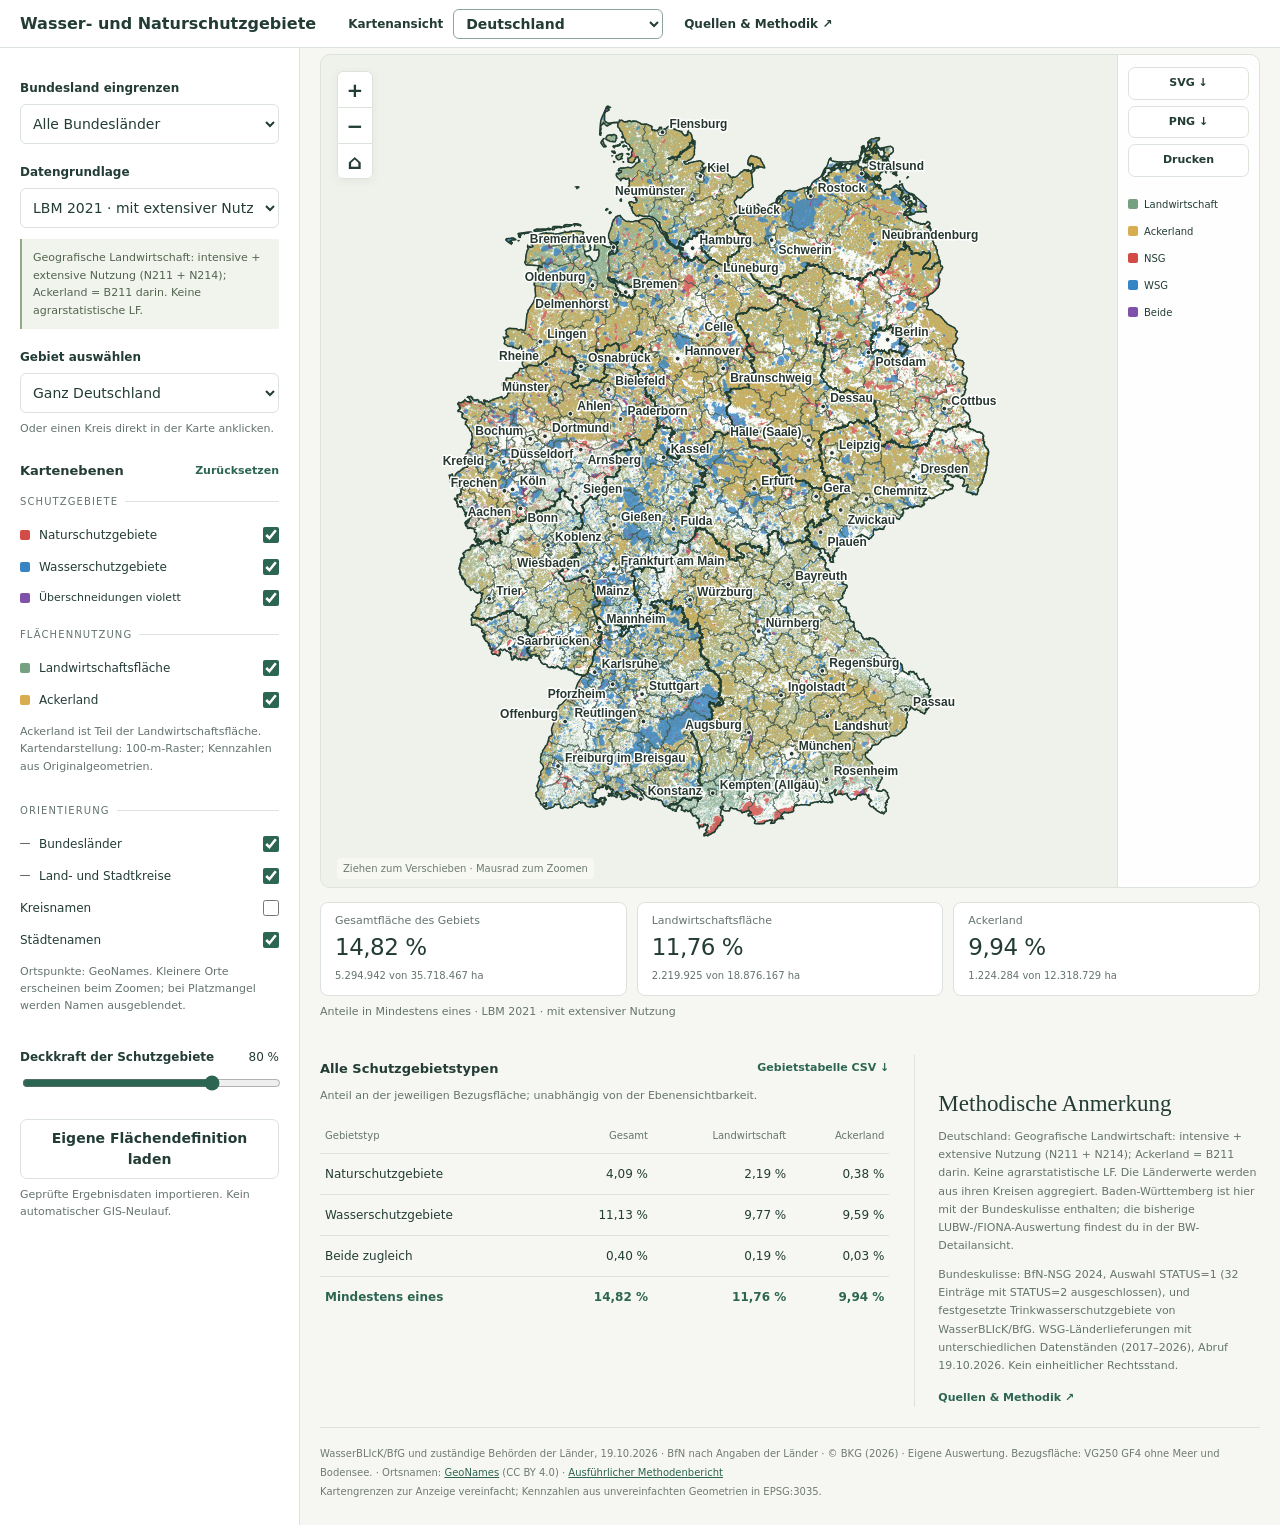
==== index.html @ f2592fd3 "Align scope selector and sources button beside page title" ====
<!doctype html>
<html lang="de"><head><meta charset="utf-8"><meta name="viewport" content="width=device-width,initial-scale=1"><meta name="description" content="Amtliche Schutzgebiete und landwirtschaftliche Flächen in Deutschland und Baden-Württemberg interaktiv erkunden."><title>Wasser- und Naturschutzgebiete</title><link rel="stylesheet" href="style.css?v=20261019-layout5"></head>
<body><header><a class="brand" href="#"><span><span class="site-title">Wasser- und Naturschutzgebiete</span><small>Deutschland & Baden-Württemberg</small></span></a><div class="scope-switch"><label class="field" for="scope">Kartenansicht</label><select id="scope"><option value="DE">Deutschland</option><option value="BW">Baden-Württemberg</option></select></div><button id="sourcesBtn" class="quiet">Quellen & Methodik ↗</button></header>
<main><aside class="controls">
<div id="federalField" hidden><label class="field" for="federal">Bundesland eingrenzen</label><select id="federal"><option value="all">Alle Bundesländer</option></select></div><label class="field" for="definition">Datengrundlage</label><select id="definition"><option value="fiona">FIONA · Antragsflächen 2022</option><option value="lbm">LBM-DE · Landbedeckung 2021</option></select><p id="definitionNote" class="note"></p>
<label class="field" for="region">Gebiet auswählen</label><select id="region"><option value="BW">Ganz Baden-Württemberg</option></select><p class="hint">Oder einen Kreis direkt in der Karte anklicken.</p>
<div class="section-title">Kartenebenen <button id="defaults" class="text-btn">Zurücksetzen</button></div>
<fieldset><legend>Schutzgebiete</legend><label class="layer"><span><i style="--swatch:#d34b45"></i>Naturschutzgebiete</span><input id="nsg" type="checkbox" checked></label><label class="layer"><span><i style="--swatch:#3684c4"></i>Wasserschutzgebiete</span><input id="wsg" type="checkbox" checked></label><label class="layer sub"><span><i style="--swatch:#8051aa"></i>Überschneidungen violett</span><input id="overlap" type="checkbox" checked></label></fieldset>
<fieldset><legend>Flächennutzung</legend><label class="layer"><span><i style="--swatch:#74a180"></i>Landwirtschaftsfläche</span><input id="agriculture" type="checkbox" checked></label><label class="layer"><span><i style="--swatch:#d8ad51"></i>Ackerland</span><input id="arable" type="checkbox" checked></label><p id="rasterNote" class="hint"></p></fieldset>
<fieldset><legend>Orientierung</legend><label id="stateLayer" class="layer"><span><i class="line"></i>Bundesländer</span><input id="stateLines" type="checkbox" checked></label><label class="layer"><span><i class="line"></i>Land- und Stadtkreise</span><input id="county" type="checkbox" checked></label><label class="layer"><span>Kreisnamen</span><input id="labels" type="checkbox"></label><label class="layer"><span>Städtenamen</span><input id="cities" type="checkbox" checked></label><p class="hint">Ortspunkte: GeoNames. Kleinere Orte erscheinen beim Zoomen; bei Platzmangel werden Namen ausgeblendet.</p></fieldset>
<label class="field" for="opacity">Deckkraft der Schutzgebiete <output id="opacityValue">80 %</output></label><input id="opacity" type="range" min="20" max="100" value="80">
<button id="dataBtn" class="outline full">Eigene Flächendefinition laden</button><p class="hint">Geprüfte Ergebnisdaten importieren. Kein automatischer GIS-Neulauf.</p>
</aside>
<section class="workspace"><div class="workspace-top" hidden><div><h2 id="regionTitle">Baden-Württemberg</h2></div></div>
<div class="map-wrap"><p id="loadStatus" class="note" role="status" hidden></p><svg id="map" role="img" aria-label="Interaktive Karte der Schutzgebiete und Flächennutzung in Baden-Württemberg" tabindex="0" xmlns="http://www.w3.org/2000/svg"></svg><div class="map-tools"><button id="zoomIn" aria-label="Vergrößern">+</button><button id="zoomOut" aria-label="Verkleinern">−</button><button id="resetView" aria-label="Ganzes Land anzeigen">⌂</button></div><div class="map-caption">Ziehen zum Verschieben · Mausrad zum Zoomen</div><div id="hoverLabel" class="hover-label" hidden></div><aside class="map-rail" aria-label="Kartenlegende und Export"><div class="exports"><button id="svgExport">SVG ↓</button><button id="pngExport">PNG ↓</button><button id="printBtn" title="Druckansicht öffnen">Drucken</button></div><div class="map-legend"><span><i style="--swatch:#74a180"></i>Landwirtschaft</span><span><i style="--swatch:#d8ad51"></i>Ackerland</span><span><i style="--swatch:#d34b45"></i>NSG</span><span><i style="--swatch:#3684c4"></i>WSG</span><span><i style="--swatch:#8051aa"></i>Beide</span></div></aside></div>
<div class="metrics" aria-live="polite"><article><span>Gesamtfläche des Gebiets</span><strong id="totalMetric">–</strong><small id="totalArea"></small></article><article><span id="agLabel">Landwirtschaftsfläche</span><strong id="agMetric">–</strong><small id="agArea"></small></article><article><span id="arableLabel">Ackerland</span><strong id="arableMetric">–</strong><small id="arableArea"></small></article></div><p class="metric-note" id="metricNote"></p>
<div class="bottom-grid"><section class="results"><div class="section-title">Alle Schutzgebietstypen <button id="csvExport" class="text-btn">Gebietstabelle CSV ↓</button></div><p class="hint">Anteil an der jeweiligen Bezugsfläche; unabhängig von der Ebenensichtbarkeit.</p><table><thead><tr><th>Gebietstyp</th><th>Gesamt</th><th>Landwirtschaft</th><th>Ackerland</th></tr></thead><tbody id="resultsBody"></tbody></table></section><section class="context"><h3>Methodische Anmerkung</h3><p id="scopeNote"></p><p id="protectionNote">Schutzkulisse: Abruf 19.10.2026. Kein einheitlicher historischer Datenstand. Ein Gebietsstatus bedeutet keine überall gleichen Bewirtschaftungsauflagen.</p><button id="methodBtn" class="text-btn">Quellen & Methodik ↗</button></section></div>
<footer><span id="footerText"></span> · Ortsnamen: <a href="https://www.geonames.org/" target="_blank" rel="noopener noreferrer">GeoNames</a> (CC BY 4.0) · <a class="method-link" href="Methodik_bw.txt" target="_blank">Ausführlicher Methodenbericht</a><br>Kartengrenzen zur Anzeige vereinfacht; Kennzahlen aus unvereinfachten Geometrien in EPSG:3035.</footer></section></main>
<dialog id="sourcesDialog"><div class="dialog-head"><div><h2>Quellen & Methodik</h2></div><button data-close aria-label="Schließen">✕</button></div><div id="sourcesContent"></div><p class="warning">Quellenlinks öffnen die amtlichen Angebote. Das Dashboard verwendet gespeicherte Datenstände und aktualisiert sie nicht automatisch.</p><a class="button-link method-link" href="Methodik_bw.txt" target="_blank">Vollständigen Methodenbericht öffnen</a></dialog>
<dialog id="dataDialog"><div class="dialog-head"><div><h2>Eigene Flächendefinition</h2></div><button data-close aria-label="Schließen">✕</button></div><p>Du kannst eine vorberechnete Definition als JSON importieren, etwa eine andere Abgrenzung von Landwirtschaft. Die Datei muss dieselbe Schutzkulisse und dieselben Gebietsgrenzen verwenden. Prozentwerte werden aus Hektarangaben berechnet.</p><p>Der Import ersetzt keine Geodatenanalyse. Eigene Definitionsdaten zeigen zunächst <strong>keine Landwirtschaftsgeometrie</strong>; NSG, WSG und Kreisgrenzen bleiben sichtbar. Importierte Werte sind als ungeprüfte eigene Daten gekennzeichnet.</p><button id="templateBtn">Aktuelle Definition als JSON-Vorlage ↓</button><label class="upload" for="dataUpload">JSON-Datei auswählen<input id="dataUpload" type="file" accept=".json,application/json"></label><p id="importMessage" role="status"></p><button id="removeCustom" class="quiet" hidden>Eigene Definition entfernen</button><p class="hint">Der Import bleibt nur in dieser geöffneten Sitzung. Quellen und Beschreibung werden mit der Definition übernommen.</p></dialog>
<div id="toast" role="status" hidden></div><script src="data.js"></script><script src="places-bw.js?v=20261019-de"></script><script src="place-labels.js?v=20261019-de"></script><script src="app.js?v=20261019-layout5"></script></body></html>
---- style.css ----
:root{--ink:#233c36;--muted:#64746d;--line:#dce3dd;--paper:#f6f7f2;--accent:#2d6553}*{box-sizing:border-box}body{margin:0;font:14px/1.5 system-ui,-apple-system,Segoe UI,sans-serif;color:var(--ink);background:var(--paper)}button,select,input{font:inherit}button,.button-link{cursor:pointer;background:white;border:1px solid var(--line);border-radius:7px;padding:8px 13px;color:var(--ink);font-weight:600;text-decoration:none}button:hover{background:#edf2ec;border-color:#9aafa0}button:focus-visible,select:focus-visible,a:focus-visible,input:focus-visible,svg:focus-visible{outline:3px solid #b89942;outline-offset:3px}header{height:86px;padding:0 32px;display:flex;align-items:center;justify-content:space-between;border-bottom:1px solid var(--line);background:#fff}.brand{display:flex;gap:12px;align-items:center;text-decoration:none;color:var(--ink);font-size:13px;font-weight:750;letter-spacing:2px}.brand small{display:block;font-size:12px;letter-spacing:.4px;color:var(--muted);font-weight:400}.brand-icon{font-size:36px;color:var(--accent)}.header-note{font-size:12px;color:var(--muted)}.dot{display:inline-block;width:7px;height:7px;background:#67947a;border-radius:50%;margin-right:6px}.quiet{border-color:transparent;background:transparent}.eyebrow{font-size:10px;font-weight:750;letter-spacing:1.8px;color:#718478}main{display:grid;grid-template-columns:300px minmax(0,1fr);max-width:1800px;margin:auto}.controls{padding:30px 24px;border-right:1px solid var(--line);background:#fff}h1{font-family:Georgia,serif;font-weight:400;font-size:34px;line-height:1.12;letter-spacing:-.9px;margin:13px 0}h2{font-size:24px;letter-spacing:-.6px;font-weight:600;margin:5px 0}h3{font-family:Georgia,serif;font-size:23px;font-weight:400;line-height:1.2;margin:10px 0}.intro{color:var(--muted);font-size:13px;margin-bottom:27px}.field{display:block;font-size:12px;font-weight:650;margin:19px 0 7px}select{width:100%;padding:10px 8px;border:1px solid var(--line);border-radius:6px;background:#fff;color:var(--ink)}.note{padding:10px 11px;background:#f0f4ed;border-left:2px solid #92aa81;font-size:11px;line-height:1.6;color:#53634e}.hint{font-size:11px;color:var(--muted);line-height:1.55;margin:7px 0 14px}.section-title{display:flex;justify-content:space-between;align-items:center;font-size:13px;font-weight:700;margin:24px 0 9px;gap:10px}.text-btn{border:0;background:transparent;padding:0;font-size:11px;color:var(--accent)}fieldset{border:0;border-top:1px solid var(--line);margin:13px 0 0;padding:10px 0 1px}legend{font-size:10px;color:var(--muted);padding:0 7px 0 0;text-transform:uppercase;letter-spacing:1.1px}.layer{display:flex;align-items:center;justify-content:space-between;gap:8px;padding:7px 0;font-size:12px;cursor:pointer}.layer span{display:flex;align-items:center;gap:9px}.layer.sub{font-size:11px}i{display:inline-block;width:10px;height:10px;background:var(--swatch);border-radius:2px;flex-shrink:0}i.line{height:1px;background:#5e6863}.layer input{accent-color:var(--accent);width:16px;height:16px;margin:0}input[type=range]{width:100%;accent-color:var(--accent)}output{float:right;font-weight:400}.full{width:100%;margin-top:22px}.outline{background:transparent}.workspace{padding:28px 30px;min-width:0}.workspace-top{display:flex;justify-content:space-between;align-items:center;gap:10px}.exports{display:flex;gap:7px}.exports button{font-size:12px}.metrics{display:grid;grid-template-columns:repeat(3,1fr);gap:12px;margin-top:21px}.metrics article{background:#fff;border:1px solid var(--line);padding:16px 18px;border-radius:8px}.metrics span{font-size:11px;color:var(--muted);display:block}.metrics strong{font-size:30px;font-weight:500;letter-spacing:-1.2px;display:block;margin:2px 0}.metrics small{font-size:10px;color:var(--muted)}.metric-note{font-size:11px;color:var(--muted);margin:8px 0 14px}.map-wrap{background:#eff2eb;border:1px solid var(--line);border-radius:10px;position:relative;overflow:hidden}#map{width:100%;height:620px;display:block;touch-action:none;cursor:grab}#map:active{cursor:grabbing}.map-tools{position:absolute;top:16px;left:16px;display:flex;flex-direction:column;box-shadow:0 2px 8px #254a3410}.map-tools button{border-radius:0;border-bottom:0;width:36px;height:36px;padding:3px;font-size:20px}.map-tools button:first-child{border-radius:6px 6px 0 0}.map-tools button:last-child{border-bottom:1px solid var(--line);border-radius:0 0 6px 6px}.map-caption{position:absolute;left:16px;bottom:46px;font-size:10px;color:#6d7c6e;background:#f9faf4dc;padding:3px 6px;border-radius:4px;pointer-events:none}.map-legend{display:flex;gap:16px;flex-wrap:wrap;position:absolute;bottom:0;left:0;right:0;background:#ffffffeb;padding:11px 16px;font-size:10px;border-top:1px solid #e0e5dd}.map-legend span{display:flex;gap:6px;align-items:center}.hover-label{position:absolute;top:15px;right:15px;background:#fff;padding:7px 12px;border:1px solid var(--line);border-radius:6px;font-size:12px;pointer-events:none}.bottom-grid{display:grid;grid-template-columns:minmax(0,1.4fr) minmax(220px,.85fr);gap:25px;margin:4px 0 20px}table{width:100%;border-collapse:collapse;font-size:12px}th{text-align:right;font-size:10px;color:var(--muted);font-weight:500;padding:10px 5px}td{padding:11px 5px;text-align:right;border-top:1px solid var(--line)}td:first-child,th:first-child{text-align:left}tr:last-child td{font-weight:700;color:var(--accent)}.context{padding:25px 0 0 23px;border-left:1px solid var(--line);margin-top:20px}.context p{font-size:11px;color:var(--muted);line-height:1.65}footer{font-size:10px;color:#6f7b72;border-top:1px solid var(--line);padding-top:16px;line-height:1.9}a{color:var(--accent)}dialog{border:1px solid var(--line);border-radius:13px;max-width:700px;width:calc(100% - 32px);padding:28px;color:var(--ink);max-height:85vh;overflow:auto;box-shadow:0 20px 80px #112b3130}dialog::backdrop{background:#16372c70}.dialog-head{display:flex;align-items:flex-start;justify-content:space-between;gap:10px;margin-bottom:15px}dialog p{font-size:13px}dialog .source{border-top:1px solid var(--line);padding:13px 0}dialog .source h3{font:650 14px system-ui;margin:0 0 5px}dialog .source p{font-size:12px;margin:4px 0}.warning{padding:12px;background:#f5edd7;border-radius:6px}.upload{display:block;padding:15px;border:1px dashed #9eafa0;border-radius:8px;margin-top:20px}.upload input{display:block;margin-top:9px;width:100%}#toast{position:fixed;bottom:24px;left:50%;transform:translateX(-50%);background:#233c36;color:#fff;padding:12px 20px;border-radius:8px;z-index:20;max-width:90%;box-shadow:0 4px 20px #0002}#importMessage{color:#a23d31}#map .county-hit:hover{fill:#233c3612}.county-label{paint-order:stroke;stroke:#fff;stroke-width:1;stroke-linejoin:round;fill:#2e453a;font-family:system-ui;pointer-events:none}.button-link{display:inline-block}
@media(min-width:1500px){#map{height:730px}}@media(max-width:1050px){main{grid-template-columns:260px minmax(0,1fr)}.controls{padding:25px 18px}.workspace{padding:23px 20px}.bottom-grid{grid-template-columns:1fr}.context{border-left:0;border-top:1px solid var(--line);padding:20px 0}.header-note{display:none}.metrics article{padding:12px}.metrics strong{font-size:26px}.workspace-top{align-items:flex-start}.exports{flex-wrap:wrap;justify-content:flex-end}}@media(max-width:720px){header{height:72px;padding:0 16px}header .quiet{font-size:11px;padding:6px}.brand{font-size:11px}main{display:flex;flex-direction:column}.controls{border-right:0;border-bottom:1px solid var(--line);padding:22px}h1{font-size:30px}h1 br{display:none}.controls fieldset{display:inline-block;vertical-align:top;width:100%}.workspace{padding:22px 14px}.metrics{gap:6px}.metrics article{padding:10px 8px}.metrics strong{font-size:24px}.metrics span,.metrics small{font-size:9px}.workspace-top h2{font-size:20px}#map{height:550px}.map-legend{gap:8px;padding:10px}.map-caption{display:none}.bottom-grid{gap:4px}.exports button{padding:6px 8px;font-size:10px}table{font-size:11px}}
@media print{body>header,main,.controls,dialog,#toast{display:none!important}body{background:white}#printOutput{display:block!important;width:100%}#printOutput svg{width:100%;height:auto}@page{size:A4 landscape;margin:8mm}}#printOutput{display:none}

.brand{font-size:20px;letter-spacing:0;font-weight:600;line-height:1.3}.brand small{font-size:14px;margin-top:5px}.site-title{display:block}@media(max-width:720px){.brand{font-size:16px;max-width:68%}.brand small{font-size:12px}header{min-height:86px;height:auto;padding-top:12px;padding-bottom:12px}}

[hidden]{display:none!important}

/* Keep the initial map inside the viewport; details follow below it. */
header{height:auto;min-height:64px;padding:10px 24px;gap:20px}
.brand{font-size:18px}.brand small{font-size:11px;margin-top:2px}
.scope-switch{display:flex;align-items:center;gap:10px;margin-left:auto}
.scope-switch .field{margin:0;white-space:nowrap;font-size:12px}
.scope-switch select{width:210px;padding:7px 10px;font-weight:650;border-color:#8ca698}
.workspace{padding:12px 20px 24px}.workspace-top{min-height:44px;margin-bottom:10px;align-items:center}
.workspace-top h2{font-size:22px;margin:0}.controls{padding:12px 20px}
.controls>.field:first-child{margin-top:0}
.map-wrap{height:var(--map-panel-height,calc(100dvh - 150px));padding-bottom:38px}
#map{height:100%;width:100%}.map-caption{bottom:44px}
.map-legend{min-height:38px;padding:9px 12px;gap:12px}
#loadStatus{position:absolute;top:12px;left:64px;right:12px;z-index:2;margin:0;background:#fff;box-shadow:0 2px 12px #0001}
body.initial-loading #map,body.initial-loading .metrics{visibility:hidden}
.metrics{margin-top:14px;gap:10px}.metrics article{padding:10px 14px}
.metrics strong{font-size:23px;letter-spacing:-.5px;margin:0}.metrics span{font-size:11px}.metrics small{font-size:10px}
@media(max-width:900px){header{gap:12px;padding:8px 16px}.brand{font-size:16px}.scope-switch .field{display:none}.scope-switch select{width:185px}.workspace{padding:12px}.exports button{padding:6px 8px}}
@media(max-width:720px){header{flex-wrap:wrap;min-height:0}.brand{max-width:none;flex:1}.scope-switch{order:3;width:100%;margin:0}.scope-switch .field{display:block}.scope-switch select{flex:1;width:auto}main{display:flex}.workspace{order:0}.controls{order:1;border-top:1px solid var(--line)}.workspace-top{min-height:40px}.workspace-top h2{font-size:19px}.metrics strong{font-size:20px}.metrics article{padding:8px}.map-wrap{padding-bottom:48px}.map-legend{min-height:48px;gap:6px 10px;font-size:9px}.map-caption{display:none}}

/* Compact title and scope selection; detailed source information stays below the map. */
header{min-height:48px;padding:6px 20px;gap:12px}
.brand{font-size:16px;line-height:1.2}.brand small{display:none}
.scope-switch select{padding:5px 8px}.workspace{padding-top:6px}
.workspace-top{min-height:36px;margin-bottom:6px}.workspace-top h2{font-size:20px}
footer #sourcesBtn{padding:0;margin-bottom:8px;font-size:12px}
@media(max-width:720px){header{padding:7px 12px;gap:6px}.brand{font-size:14px;flex-basis:100%}.scope-switch{gap:8px}.scope-switch .field{font-size:11px}.scope-switch select{font-size:12px;padding:5px 8px}.workspace-top{min-height:34px}.workspace-top h2{font-size:17px}.workspace{padding-top:6px}}

/* Right-hand rail leaves the full vertical map area available. */
.map-wrap{display:grid;grid-template-columns:minmax(0,1fr) 142px;padding-bottom:0}
#map{grid-column:1;grid-row:1;min-width:0;min-height:0}
.map-rail{grid-column:2;grid-row:1;background:#ffffffed;border-left:1px solid var(--line);padding:12px 10px;overflow:auto;min-height:0}
.map-rail .exports{display:flex;flex-direction:column;gap:6px;margin-bottom:20px}
.map-rail .exports button{width:100%;font-size:11px;padding:7px 8px}
.map-rail .map-legend{position:static;display:flex;flex-direction:column;align-items:flex-start;gap:12px;padding:0;border:0;background:transparent;font-size:10px;min-height:0}
.map-caption{bottom:8px;max-width:calc(100% - 170px)}.hover-label{right:154px}
#loadStatus{right:154px}
@media(max-width:720px){.map-wrap{grid-template-columns:minmax(0,1fr) 92px;padding-bottom:0}.map-rail{padding:8px 5px}.map-rail .exports button{font-size:10px;padding:6px 3px}.map-rail .map-legend{font-size:9px;gap:10px}.map-rail .map-legend span{gap:4px;flex-wrap:wrap}.hover-label{right:100px;max-width:calc(100% - 150px)}#loadStatus{left:8px;right:100px}.map-tools{top:8px;left:8px}}

/* Keep region and source controls together next to the title. */
header{justify-content:flex-start}.scope-switch{margin-left:20px}
header #sourcesBtn{font-size:12px;padding:5px 8px;white-space:nowrap}
@media(max-width:900px){header{flex-wrap:wrap}.scope-switch{margin-left:0}header #sourcesBtn{font-size:11px}}
@media(max-width:720px){.scope-switch{order:1;width:auto;flex:1;min-width:180px}.scope-switch .field{display:none}header #sourcesBtn{order:2;padding:5px 2px;font-size:10px}}
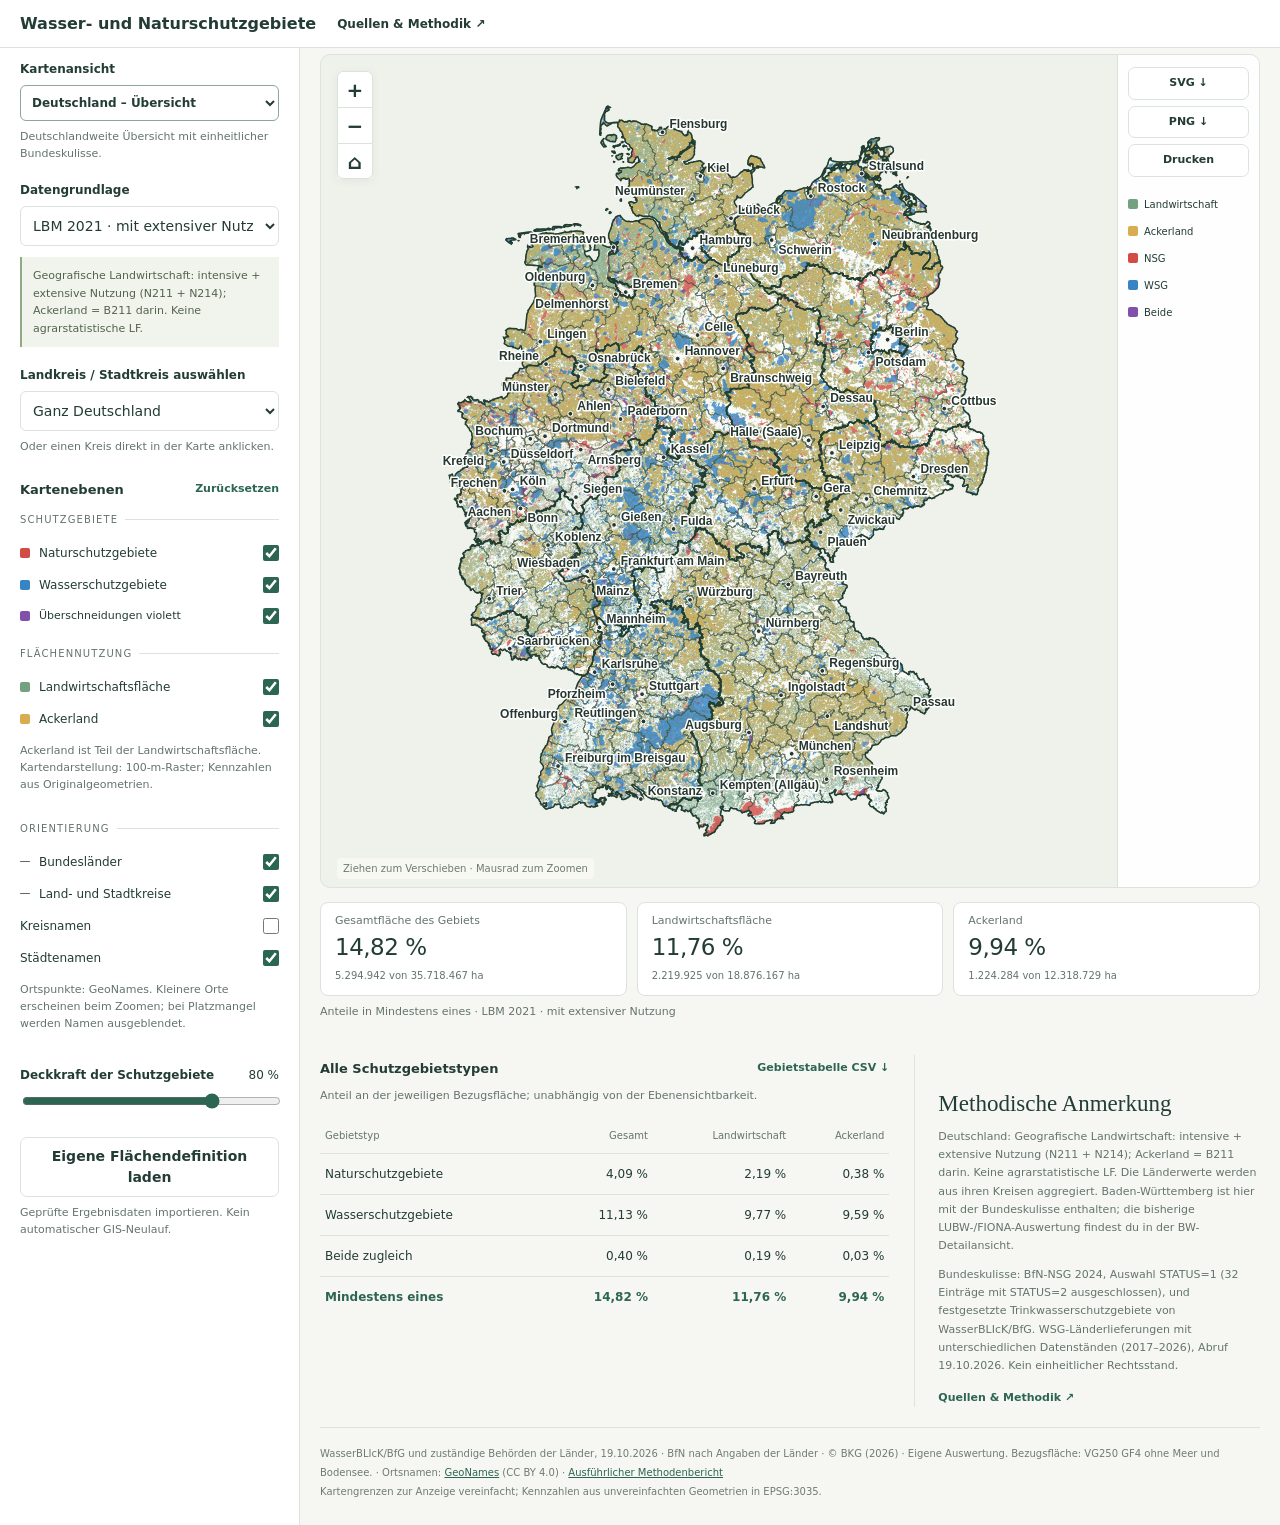
==== commit 7c09d1b3: "Unify map navigation into Germany overview and BW detail selector Move scope selection into left con" ====
--- a/index.html
+++ b/index.html
@@ -1,9 +1,9 @@
 <!doctype html>
-<html lang="de"><head><meta charset="utf-8"><meta name="viewport" content="width=device-width,initial-scale=1"><meta name="description" content="Amtliche Schutzgebiete und landwirtschaftliche Flächen in Deutschland und Baden-Württemberg interaktiv erkunden."><title>Wasser- und Naturschutzgebiete</title><link rel="stylesheet" href="style.css?v=20261019-layout5"></head>
-<body><header><a class="brand" href="#"><span><span class="site-title">Wasser- und Naturschutzgebiete</span><small>Deutschland & Baden-Württemberg</small></span></a><div class="scope-switch"><label class="field" for="scope">Kartenansicht</label><select id="scope"><option value="DE">Deutschland</option><option value="BW">Baden-Württemberg</option></select></div><button id="sourcesBtn" class="quiet">Quellen & Methodik ↗</button></header>
-<main><aside class="controls">
-<div id="federalField" hidden><label class="field" for="federal">Bundesland eingrenzen</label><select id="federal"><option value="all">Alle Bundesländer</option></select></div><label class="field" for="definition">Datengrundlage</label><select id="definition"><option value="fiona">FIONA · Antragsflächen 2022</option><option value="lbm">LBM-DE · Landbedeckung 2021</option></select><p id="definitionNote" class="note"></p>
-<label class="field" for="region">Gebiet auswählen</label><select id="region"><option value="BW">Ganz Baden-Württemberg</option></select><p class="hint">Oder einen Kreis direkt in der Karte anklicken.</p>
+<html lang="de"><head><meta charset="utf-8"><meta name="viewport" content="width=device-width,initial-scale=1"><meta name="description" content="Amtliche Schutzgebiete und landwirtschaftliche Flächen in Deutschland und Baden-Württemberg interaktiv erkunden."><title>Wasser- und Naturschutzgebiete</title><link rel="stylesheet" href="style.css?v=20261019-layout6"></head>
+<body><header><a class="brand" href="#"><span><span class="site-title">Wasser- und Naturschutzgebiete</span><small>Deutschland & Baden-Württemberg</small></span></a><button id="sourcesBtn" class="quiet">Quellen & Methodik ↗</button></header>
+<main><aside class="controls"><div class="scope-switch"><label class="field" for="scope">Kartenansicht</label><select id="scope"><option value="DE">Deutschland – Übersicht</option><option value="BW">Baden-Württemberg – Detailansicht</option></select></div><p id="scopeHelp" class="hint">Deutschlandweite Übersicht mit einheitlicher Bundeskulisse.</p>
+<label class="field" for="definition">Datengrundlage</label><select id="definition"><option value="fiona">FIONA · Antragsflächen 2022</option><option value="lbm">LBM-DE · Landbedeckung 2021</option></select><p id="definitionNote" class="note"></p>
+<label class="field" for="region">Landkreis / Stadtkreis auswählen</label><select id="region"><option value="BW">Ganz Baden-Württemberg</option></select><p class="hint">Oder einen Kreis direkt in der Karte anklicken.</p>
 <div class="section-title">Kartenebenen <button id="defaults" class="text-btn">Zurücksetzen</button></div>
 <fieldset><legend>Schutzgebiete</legend><label class="layer"><span><i style="--swatch:#d34b45"></i>Naturschutzgebiete</span><input id="nsg" type="checkbox" checked></label><label class="layer"><span><i style="--swatch:#3684c4"></i>Wasserschutzgebiete</span><input id="wsg" type="checkbox" checked></label><label class="layer sub"><span><i style="--swatch:#8051aa"></i>Überschneidungen violett</span><input id="overlap" type="checkbox" checked></label></fieldset>
 <fieldset><legend>Flächennutzung</legend><label class="layer"><span><i style="--swatch:#74a180"></i>Landwirtschaftsfläche</span><input id="agriculture" type="checkbox" checked></label><label class="layer"><span><i style="--swatch:#d8ad51"></i>Ackerland</span><input id="arable" type="checkbox" checked></label><p id="rasterNote" class="hint"></p></fieldset>
@@ -18,4 +18,4 @@
 <footer><span id="footerText"></span> · Ortsnamen: <a href="https://www.geonames.org/" target="_blank" rel="noopener noreferrer">GeoNames</a> (CC BY 4.0) · <a class="method-link" href="Methodik_bw.txt" target="_blank">Ausführlicher Methodenbericht</a><br>Kartengrenzen zur Anzeige vereinfacht; Kennzahlen aus unvereinfachten Geometrien in EPSG:3035.</footer></section></main>
 <dialog id="sourcesDialog"><div class="dialog-head"><div><h2>Quellen & Methodik</h2></div><button data-close aria-label="Schließen">✕</button></div><div id="sourcesContent"></div><p class="warning">Quellenlinks öffnen die amtlichen Angebote. Das Dashboard verwendet gespeicherte Datenstände und aktualisiert sie nicht automatisch.</p><a class="button-link method-link" href="Methodik_bw.txt" target="_blank">Vollständigen Methodenbericht öffnen</a></dialog>
 <dialog id="dataDialog"><div class="dialog-head"><div><h2>Eigene Flächendefinition</h2></div><button data-close aria-label="Schließen">✕</button></div><p>Du kannst eine vorberechnete Definition als JSON importieren, etwa eine andere Abgrenzung von Landwirtschaft. Die Datei muss dieselbe Schutzkulisse und dieselben Gebietsgrenzen verwenden. Prozentwerte werden aus Hektarangaben berechnet.</p><p>Der Import ersetzt keine Geodatenanalyse. Eigene Definitionsdaten zeigen zunächst <strong>keine Landwirtschaftsgeometrie</strong>; NSG, WSG und Kreisgrenzen bleiben sichtbar. Importierte Werte sind als ungeprüfte eigene Daten gekennzeichnet.</p><button id="templateBtn">Aktuelle Definition als JSON-Vorlage ↓</button><label class="upload" for="dataUpload">JSON-Datei auswählen<input id="dataUpload" type="file" accept=".json,application/json"></label><p id="importMessage" role="status"></p><button id="removeCustom" class="quiet" hidden>Eigene Definition entfernen</button><p class="hint">Der Import bleibt nur in dieser geöffneten Sitzung. Quellen und Beschreibung werden mit der Definition übernommen.</p></dialog>
-<div id="toast" role="status" hidden></div><script src="data.js"></script><script src="places-bw.js?v=20261019-de"></script><script src="place-labels.js?v=20261019-de"></script><script src="app.js?v=20261019-layout5"></script></body></html>
+<div id="toast" role="status" hidden></div><script src="data.js"></script><script src="places-bw.js?v=20261019-de"></script><script src="place-labels.js?v=20261019-de"></script><script src="app.js?v=20261019-layout6"></script></body></html>
--- a/style.css
+++ b/style.css
@@ -49,3 +49,5 @@
 header #sourcesBtn{font-size:12px;padding:5px 8px;white-space:nowrap}
 @media(max-width:900px){header{flex-wrap:wrap}.scope-switch{margin-left:0}header #sourcesBtn{font-size:11px}}
 @media(max-width:720px){.scope-switch{order:1;width:auto;flex:1;min-width:180px}.scope-switch .field{display:none}header #sourcesBtn{order:2;padding:5px 2px;font-size:10px}}
+
+.controls .scope-switch{display:block;margin:0;width:100%;min-width:0}.controls .scope-switch .field{display:block;margin:0 0 7px}.controls .scope-switch select{width:100%;font-size:12px;font-weight:600;padding:9px 7px}
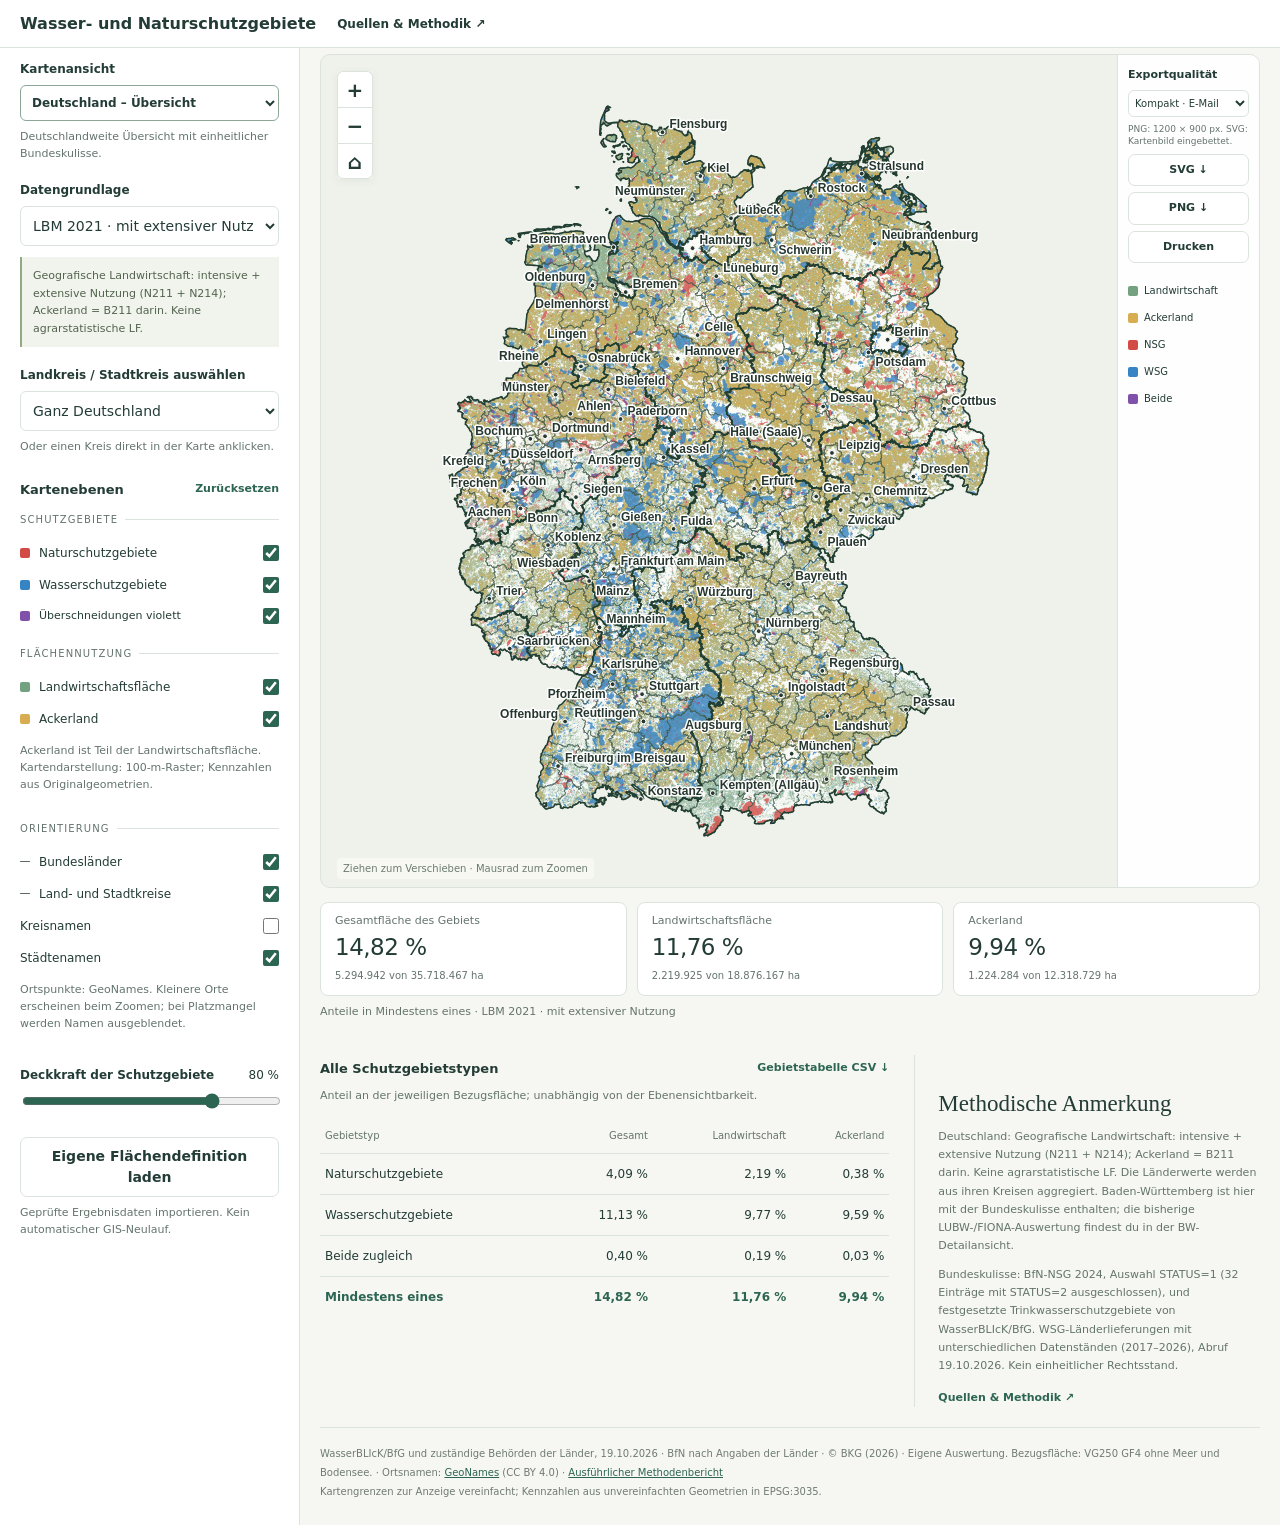
==== commit 291672ae: "Add three export sizes and single-page A4 landscape print layout" ====
--- a/index.html
+++ b/index.html
@@ -1,5 +1,5 @@
 <!doctype html>
-<html lang="de"><head><meta charset="utf-8"><meta name="viewport" content="width=device-width,initial-scale=1"><meta name="description" content="Amtliche Schutzgebiete und landwirtschaftliche Flächen in Deutschland und Baden-Württemberg interaktiv erkunden."><title>Wasser- und Naturschutzgebiete</title><link rel="stylesheet" href="style.css?v=20261019-layout6"></head>
+<html lang="de"><head><meta charset="utf-8"><meta name="viewport" content="width=device-width,initial-scale=1"><meta name="description" content="Amtliche Schutzgebiete und landwirtschaftliche Flächen in Deutschland und Baden-Württemberg interaktiv erkunden."><title>Wasser- und Naturschutzgebiete</title><link rel="stylesheet" href="style.css?v=20261019-export1"></head>
 <body><header><a class="brand" href="#"><span><span class="site-title">Wasser- und Naturschutzgebiete</span><small>Deutschland & Baden-Württemberg</small></span></a><button id="sourcesBtn" class="quiet">Quellen & Methodik ↗</button></header>
 <main><aside class="controls"><div class="scope-switch"><label class="field" for="scope">Kartenansicht</label><select id="scope"><option value="DE">Deutschland – Übersicht</option><option value="BW">Baden-Württemberg – Detailansicht</option></select></div><p id="scopeHelp" class="hint">Deutschlandweite Übersicht mit einheitlicher Bundeskulisse.</p>
 <label class="field" for="definition">Datengrundlage</label><select id="definition"><option value="fiona">FIONA · Antragsflächen 2022</option><option value="lbm">LBM-DE · Landbedeckung 2021</option></select><p id="definitionNote" class="note"></p>
@@ -12,10 +12,10 @@
 <button id="dataBtn" class="outline full">Eigene Flächendefinition laden</button><p class="hint">Geprüfte Ergebnisdaten importieren. Kein automatischer GIS-Neulauf.</p>
 </aside>
 <section class="workspace"><div class="workspace-top" hidden><div><h2 id="regionTitle">Baden-Württemberg</h2></div></div>
-<div class="map-wrap"><p id="loadStatus" class="note" role="status" hidden></p><svg id="map" role="img" aria-label="Interaktive Karte der Schutzgebiete und Flächennutzung in Baden-Württemberg" tabindex="0" xmlns="http://www.w3.org/2000/svg"></svg><div class="map-tools"><button id="zoomIn" aria-label="Vergrößern">+</button><button id="zoomOut" aria-label="Verkleinern">−</button><button id="resetView" aria-label="Ganzes Land anzeigen">⌂</button></div><div class="map-caption">Ziehen zum Verschieben · Mausrad zum Zoomen</div><div id="hoverLabel" class="hover-label" hidden></div><aside class="map-rail" aria-label="Kartenlegende und Export"><div class="exports"><button id="svgExport">SVG ↓</button><button id="pngExport">PNG ↓</button><button id="printBtn" title="Druckansicht öffnen">Drucken</button></div><div class="map-legend"><span><i style="--swatch:#74a180"></i>Landwirtschaft</span><span><i style="--swatch:#d8ad51"></i>Ackerland</span><span><i style="--swatch:#d34b45"></i>NSG</span><span><i style="--swatch:#3684c4"></i>WSG</span><span><i style="--swatch:#8051aa"></i>Beide</span></div></aside></div>
+<div class="map-wrap"><p id="loadStatus" class="note" role="status" hidden></p><svg id="map" role="img" aria-label="Interaktive Karte der Schutzgebiete und Flächennutzung in Baden-Württemberg" tabindex="0" xmlns="http://www.w3.org/2000/svg"></svg><div class="map-tools"><button id="zoomIn" aria-label="Vergrößern">+</button><button id="zoomOut" aria-label="Verkleinern">−</button><button id="resetView" aria-label="Ganzes Land anzeigen">⌂</button></div><div class="map-caption">Ziehen zum Verschieben · Mausrad zum Zoomen</div><div id="hoverLabel" class="hover-label" hidden></div><aside class="map-rail" aria-label="Kartenlegende und Export"><div class="exports"><label for="exportQuality">Exportqualität</label><select id="exportQuality"><option value="small" selected>Kompakt · E-Mail</option><option value="medium">Standard</option><option value="high">Hoch</option></select><small id="exportHint">PNG: 1200 × 900 px. SVG: Kartenbild eingebettet.</small><button id="svgExport">SVG ↓</button><button id="pngExport">PNG ↓</button><button id="printBtn" title="Druckansicht öffnen">Drucken</button></div><div class="map-legend"><span><i style="--swatch:#74a180"></i>Landwirtschaft</span><span><i style="--swatch:#d8ad51"></i>Ackerland</span><span><i style="--swatch:#d34b45"></i>NSG</span><span><i style="--swatch:#3684c4"></i>WSG</span><span><i style="--swatch:#8051aa"></i>Beide</span></div></aside></div>
 <div class="metrics" aria-live="polite"><article><span>Gesamtfläche des Gebiets</span><strong id="totalMetric">–</strong><small id="totalArea"></small></article><article><span id="agLabel">Landwirtschaftsfläche</span><strong id="agMetric">–</strong><small id="agArea"></small></article><article><span id="arableLabel">Ackerland</span><strong id="arableMetric">–</strong><small id="arableArea"></small></article></div><p class="metric-note" id="metricNote"></p>
 <div class="bottom-grid"><section class="results"><div class="section-title">Alle Schutzgebietstypen <button id="csvExport" class="text-btn">Gebietstabelle CSV ↓</button></div><p class="hint">Anteil an der jeweiligen Bezugsfläche; unabhängig von der Ebenensichtbarkeit.</p><table><thead><tr><th>Gebietstyp</th><th>Gesamt</th><th>Landwirtschaft</th><th>Ackerland</th></tr></thead><tbody id="resultsBody"></tbody></table></section><section class="context"><h3>Methodische Anmerkung</h3><p id="scopeNote"></p><p id="protectionNote">Schutzkulisse: Abruf 19.10.2026. Kein einheitlicher historischer Datenstand. Ein Gebietsstatus bedeutet keine überall gleichen Bewirtschaftungsauflagen.</p><button id="methodBtn" class="text-btn">Quellen & Methodik ↗</button></section></div>
 <footer><span id="footerText"></span> · Ortsnamen: <a href="https://www.geonames.org/" target="_blank" rel="noopener noreferrer">GeoNames</a> (CC BY 4.0) · <a class="method-link" href="Methodik_bw.txt" target="_blank">Ausführlicher Methodenbericht</a><br>Kartengrenzen zur Anzeige vereinfacht; Kennzahlen aus unvereinfachten Geometrien in EPSG:3035.</footer></section></main>
 <dialog id="sourcesDialog"><div class="dialog-head"><div><h2>Quellen & Methodik</h2></div><button data-close aria-label="Schließen">✕</button></div><div id="sourcesContent"></div><p class="warning">Quellenlinks öffnen die amtlichen Angebote. Das Dashboard verwendet gespeicherte Datenstände und aktualisiert sie nicht automatisch.</p><a class="button-link method-link" href="Methodik_bw.txt" target="_blank">Vollständigen Methodenbericht öffnen</a></dialog>
 <dialog id="dataDialog"><div class="dialog-head"><div><h2>Eigene Flächendefinition</h2></div><button data-close aria-label="Schließen">✕</button></div><p>Du kannst eine vorberechnete Definition als JSON importieren, etwa eine andere Abgrenzung von Landwirtschaft. Die Datei muss dieselbe Schutzkulisse und dieselben Gebietsgrenzen verwenden. Prozentwerte werden aus Hektarangaben berechnet.</p><p>Der Import ersetzt keine Geodatenanalyse. Eigene Definitionsdaten zeigen zunächst <strong>keine Landwirtschaftsgeometrie</strong>; NSG, WSG und Kreisgrenzen bleiben sichtbar. Importierte Werte sind als ungeprüfte eigene Daten gekennzeichnet.</p><button id="templateBtn">Aktuelle Definition als JSON-Vorlage ↓</button><label class="upload" for="dataUpload">JSON-Datei auswählen<input id="dataUpload" type="file" accept=".json,application/json"></label><p id="importMessage" role="status"></p><button id="removeCustom" class="quiet" hidden>Eigene Definition entfernen</button><p class="hint">Der Import bleibt nur in dieser geöffneten Sitzung. Quellen und Beschreibung werden mit der Definition übernommen.</p></dialog>
-<div id="toast" role="status" hidden></div><script src="data.js"></script><script src="places-bw.js?v=20261019-de"></script><script src="place-labels.js?v=20261019-de"></script><script src="app.js?v=20261019-layout6"></script></body></html>
+<div id="toast" role="status" hidden></div><script src="data.js"></script><script src="places-bw.js?v=20261019-de"></script><script src="place-labels.js?v=20261019-de"></script><script src="app.js?v=20261019-export1"></script></body></html>
--- a/style.css
+++ b/style.css
@@ -51,3 +51,12 @@
 @media(max-width:720px){.scope-switch{order:1;width:auto;flex:1;min-width:180px}.scope-switch .field{display:none}header #sourcesBtn{order:2;padding:5px 2px;font-size:10px}}
 
 .controls .scope-switch{display:block;margin:0;width:100%;min-width:0}.controls .scope-switch .field{display:block;margin:0 0 7px}.controls .scope-switch select{width:100%;font-size:12px;font-weight:600;padding:9px 7px}
+
+.exports label{font-size:11px;font-weight:650}.exports select{font-size:10px;padding:6px 2px;width:100%}#exportHint{font-size:9px;line-height:1.4;color:var(--muted)}
+@media print{
+ @page{size:A4 landscape;margin:8mm}
+ html,body{width:280mm!important;height:190mm!important;min-height:0!important;margin:0!important;padding:0!important;overflow:hidden!important;background:white!important}
+ body>*:not(#printOutput){display:none!important}
+ #printOutput{display:block!important;width:280mm!important;height:190mm!important;margin:0!important;padding:0!important;break-inside:avoid;page-break-inside:avoid;overflow:hidden}
+ #printOutput img{display:block;width:100%;height:100%;object-fit:contain}
+}
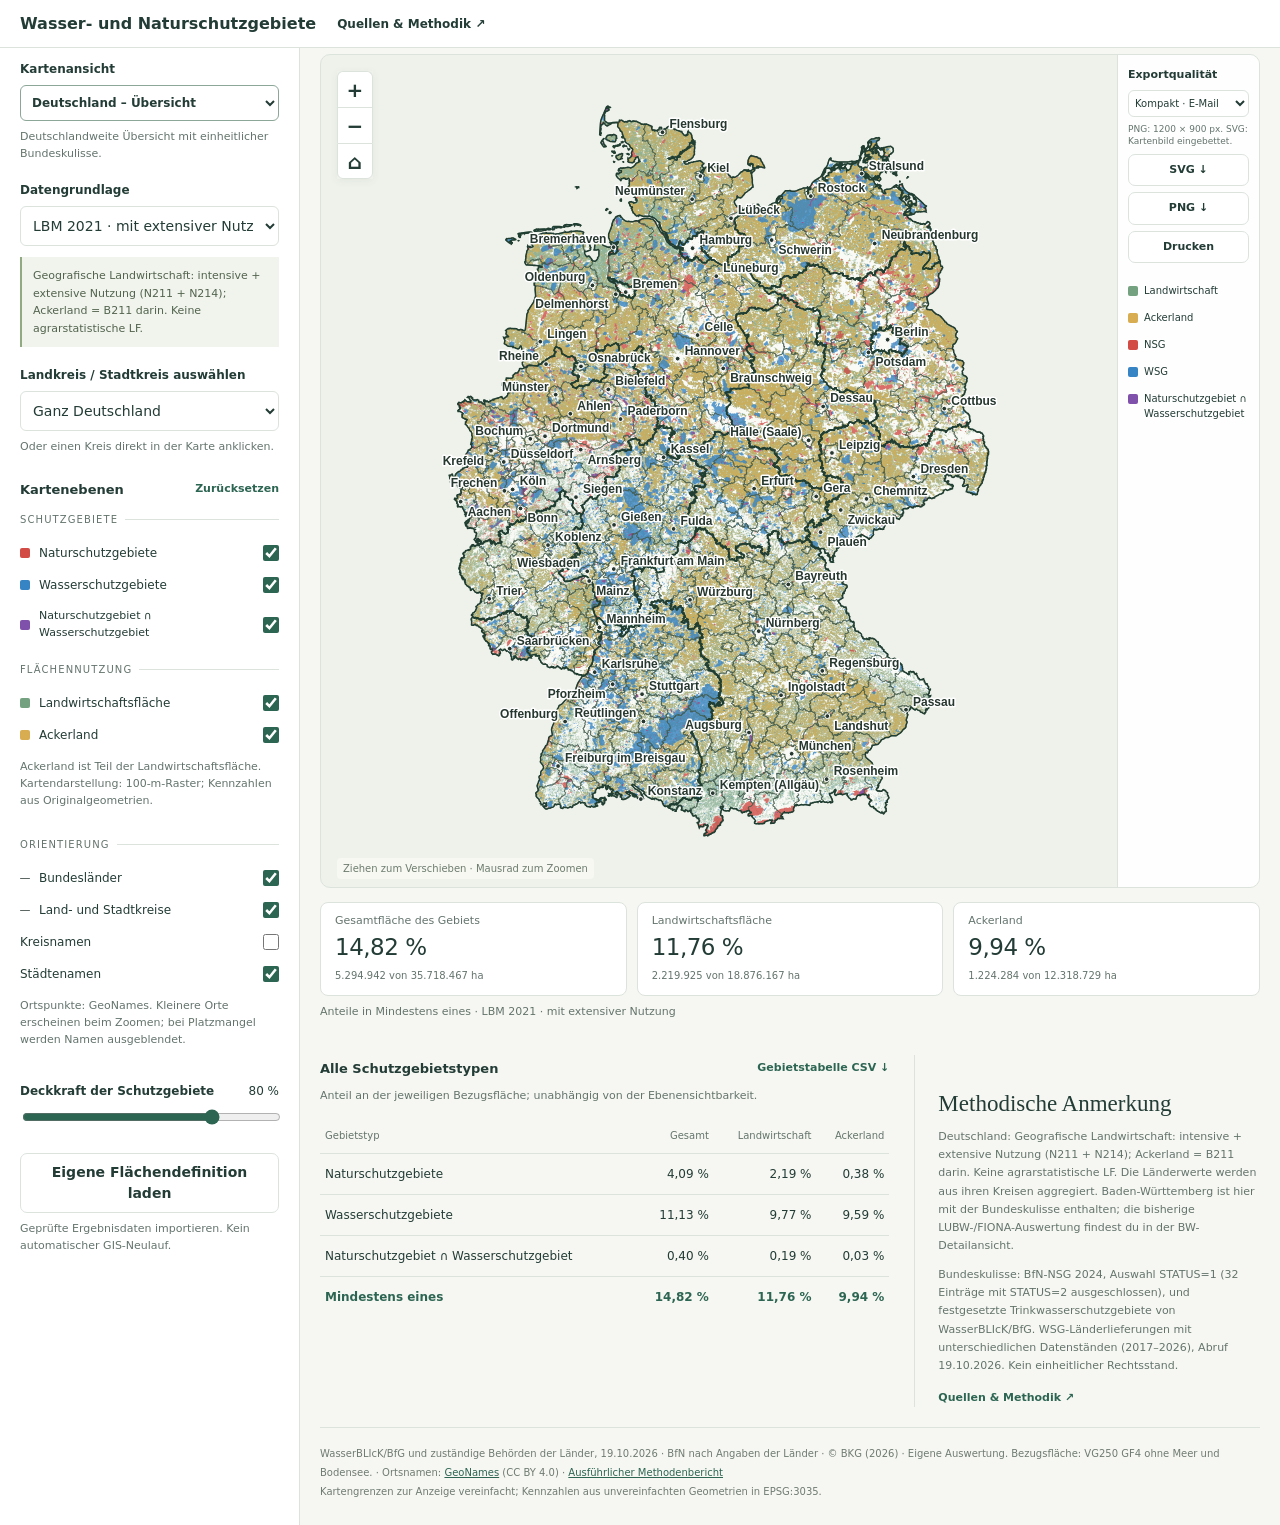
==== commit 101dbba8: "Explicitly label violet intersection as Naturschutzgebiet ∩ Wasserschutzgebiet" ====
--- a/index.html
+++ b/index.html
@@ -1,21 +1,21 @@
 <!doctype html>
-<html lang="de"><head><meta charset="utf-8"><meta name="viewport" content="width=device-width,initial-scale=1"><meta name="description" content="Amtliche Schutzgebiete und landwirtschaftliche Flächen in Deutschland und Baden-Württemberg interaktiv erkunden."><title>Wasser- und Naturschutzgebiete</title><link rel="stylesheet" href="style.css?v=20261019-export1"></head>
+<html lang="de"><head><meta charset="utf-8"><meta name="viewport" content="width=device-width,initial-scale=1"><meta name="description" content="Amtliche Schutzgebiete und landwirtschaftliche Flächen in Deutschland und Baden-Württemberg interaktiv erkunden."><title>Wasser- und Naturschutzgebiete</title><link rel="stylesheet" href="style.css?v=20261019-legend1"></head>
 <body><header><a class="brand" href="#"><span><span class="site-title">Wasser- und Naturschutzgebiete</span><small>Deutschland & Baden-Württemberg</small></span></a><button id="sourcesBtn" class="quiet">Quellen & Methodik ↗</button></header>
 <main><aside class="controls"><div class="scope-switch"><label class="field" for="scope">Kartenansicht</label><select id="scope"><option value="DE">Deutschland – Übersicht</option><option value="BW">Baden-Württemberg – Detailansicht</option></select></div><p id="scopeHelp" class="hint">Deutschlandweite Übersicht mit einheitlicher Bundeskulisse.</p>
 <label class="field" for="definition">Datengrundlage</label><select id="definition"><option value="fiona">FIONA · Antragsflächen 2022</option><option value="lbm">LBM-DE · Landbedeckung 2021</option></select><p id="definitionNote" class="note"></p>
 <label class="field" for="region">Landkreis / Stadtkreis auswählen</label><select id="region"><option value="BW">Ganz Baden-Württemberg</option></select><p class="hint">Oder einen Kreis direkt in der Karte anklicken.</p>
 <div class="section-title">Kartenebenen <button id="defaults" class="text-btn">Zurücksetzen</button></div>
-<fieldset><legend>Schutzgebiete</legend><label class="layer"><span><i style="--swatch:#d34b45"></i>Naturschutzgebiete</span><input id="nsg" type="checkbox" checked></label><label class="layer"><span><i style="--swatch:#3684c4"></i>Wasserschutzgebiete</span><input id="wsg" type="checkbox" checked></label><label class="layer sub"><span><i style="--swatch:#8051aa"></i>Überschneidungen violett</span><input id="overlap" type="checkbox" checked></label></fieldset>
+<fieldset><legend>Schutzgebiete</legend><label class="layer"><span><i style="--swatch:#d34b45"></i>Naturschutzgebiete</span><input id="nsg" type="checkbox" checked></label><label class="layer"><span><i style="--swatch:#3684c4"></i>Wasserschutzgebiete</span><input id="wsg" type="checkbox" checked></label><label class="layer sub"><span><i style="--swatch:#8051aa"></i>Naturschutzgebiet ∩ Wasserschutzgebiet</span><input id="overlap" type="checkbox" checked></label></fieldset>
 <fieldset><legend>Flächennutzung</legend><label class="layer"><span><i style="--swatch:#74a180"></i>Landwirtschaftsfläche</span><input id="agriculture" type="checkbox" checked></label><label class="layer"><span><i style="--swatch:#d8ad51"></i>Ackerland</span><input id="arable" type="checkbox" checked></label><p id="rasterNote" class="hint"></p></fieldset>
 <fieldset><legend>Orientierung</legend><label id="stateLayer" class="layer"><span><i class="line"></i>Bundesländer</span><input id="stateLines" type="checkbox" checked></label><label class="layer"><span><i class="line"></i>Land- und Stadtkreise</span><input id="county" type="checkbox" checked></label><label class="layer"><span>Kreisnamen</span><input id="labels" type="checkbox"></label><label class="layer"><span>Städtenamen</span><input id="cities" type="checkbox" checked></label><p class="hint">Ortspunkte: GeoNames. Kleinere Orte erscheinen beim Zoomen; bei Platzmangel werden Namen ausgeblendet.</p></fieldset>
 <label class="field" for="opacity">Deckkraft der Schutzgebiete <output id="opacityValue">80 %</output></label><input id="opacity" type="range" min="20" max="100" value="80">
 <button id="dataBtn" class="outline full">Eigene Flächendefinition laden</button><p class="hint">Geprüfte Ergebnisdaten importieren. Kein automatischer GIS-Neulauf.</p>
 </aside>
 <section class="workspace"><div class="workspace-top" hidden><div><h2 id="regionTitle">Baden-Württemberg</h2></div></div>
-<div class="map-wrap"><p id="loadStatus" class="note" role="status" hidden></p><svg id="map" role="img" aria-label="Interaktive Karte der Schutzgebiete und Flächennutzung in Baden-Württemberg" tabindex="0" xmlns="http://www.w3.org/2000/svg"></svg><div class="map-tools"><button id="zoomIn" aria-label="Vergrößern">+</button><button id="zoomOut" aria-label="Verkleinern">−</button><button id="resetView" aria-label="Ganzes Land anzeigen">⌂</button></div><div class="map-caption">Ziehen zum Verschieben · Mausrad zum Zoomen</div><div id="hoverLabel" class="hover-label" hidden></div><aside class="map-rail" aria-label="Kartenlegende und Export"><div class="exports"><label for="exportQuality">Exportqualität</label><select id="exportQuality"><option value="small" selected>Kompakt · E-Mail</option><option value="medium">Standard</option><option value="high">Hoch</option></select><small id="exportHint">PNG: 1200 × 900 px. SVG: Kartenbild eingebettet.</small><button id="svgExport">SVG ↓</button><button id="pngExport">PNG ↓</button><button id="printBtn" title="Druckansicht öffnen">Drucken</button></div><div class="map-legend"><span><i style="--swatch:#74a180"></i>Landwirtschaft</span><span><i style="--swatch:#d8ad51"></i>Ackerland</span><span><i style="--swatch:#d34b45"></i>NSG</span><span><i style="--swatch:#3684c4"></i>WSG</span><span><i style="--swatch:#8051aa"></i>Beide</span></div></aside></div>
+<div class="map-wrap"><p id="loadStatus" class="note" role="status" hidden></p><svg id="map" role="img" aria-label="Interaktive Karte der Schutzgebiete und Flächennutzung in Baden-Württemberg" tabindex="0" xmlns="http://www.w3.org/2000/svg"></svg><div class="map-tools"><button id="zoomIn" aria-label="Vergrößern">+</button><button id="zoomOut" aria-label="Verkleinern">−</button><button id="resetView" aria-label="Ganzes Land anzeigen">⌂</button></div><div class="map-caption">Ziehen zum Verschieben · Mausrad zum Zoomen</div><div id="hoverLabel" class="hover-label" hidden></div><aside class="map-rail" aria-label="Kartenlegende und Export"><div class="exports"><label for="exportQuality">Exportqualität</label><select id="exportQuality"><option value="small" selected>Kompakt · E-Mail</option><option value="medium">Standard</option><option value="high">Hoch</option></select><small id="exportHint">PNG: 1200 × 900 px. SVG: Kartenbild eingebettet.</small><button id="svgExport">SVG ↓</button><button id="pngExport">PNG ↓</button><button id="printBtn" title="Druckansicht öffnen">Drucken</button></div><div class="map-legend"><span><i style="--swatch:#74a180"></i>Landwirtschaft</span><span><i style="--swatch:#d8ad51"></i>Ackerland</span><span><i style="--swatch:#d34b45"></i>NSG</span><span><i style="--swatch:#3684c4"></i>WSG</span><span><i style="--swatch:#8051aa"></i>Naturschutzgebiet ∩ Wasserschutzgebiet</span></div></aside></div>
 <div class="metrics" aria-live="polite"><article><span>Gesamtfläche des Gebiets</span><strong id="totalMetric">–</strong><small id="totalArea"></small></article><article><span id="agLabel">Landwirtschaftsfläche</span><strong id="agMetric">–</strong><small id="agArea"></small></article><article><span id="arableLabel">Ackerland</span><strong id="arableMetric">–</strong><small id="arableArea"></small></article></div><p class="metric-note" id="metricNote"></p>
 <div class="bottom-grid"><section class="results"><div class="section-title">Alle Schutzgebietstypen <button id="csvExport" class="text-btn">Gebietstabelle CSV ↓</button></div><p class="hint">Anteil an der jeweiligen Bezugsfläche; unabhängig von der Ebenensichtbarkeit.</p><table><thead><tr><th>Gebietstyp</th><th>Gesamt</th><th>Landwirtschaft</th><th>Ackerland</th></tr></thead><tbody id="resultsBody"></tbody></table></section><section class="context"><h3>Methodische Anmerkung</h3><p id="scopeNote"></p><p id="protectionNote">Schutzkulisse: Abruf 19.10.2026. Kein einheitlicher historischer Datenstand. Ein Gebietsstatus bedeutet keine überall gleichen Bewirtschaftungsauflagen.</p><button id="methodBtn" class="text-btn">Quellen & Methodik ↗</button></section></div>
 <footer><span id="footerText"></span> · Ortsnamen: <a href="https://www.geonames.org/" target="_blank" rel="noopener noreferrer">GeoNames</a> (CC BY 4.0) · <a class="method-link" href="Methodik_bw.txt" target="_blank">Ausführlicher Methodenbericht</a><br>Kartengrenzen zur Anzeige vereinfacht; Kennzahlen aus unvereinfachten Geometrien in EPSG:3035.</footer></section></main>
 <dialog id="sourcesDialog"><div class="dialog-head"><div><h2>Quellen & Methodik</h2></div><button data-close aria-label="Schließen">✕</button></div><div id="sourcesContent"></div><p class="warning">Quellenlinks öffnen die amtlichen Angebote. Das Dashboard verwendet gespeicherte Datenstände und aktualisiert sie nicht automatisch.</p><a class="button-link method-link" href="Methodik_bw.txt" target="_blank">Vollständigen Methodenbericht öffnen</a></dialog>
 <dialog id="dataDialog"><div class="dialog-head"><div><h2>Eigene Flächendefinition</h2></div><button data-close aria-label="Schließen">✕</button></div><p>Du kannst eine vorberechnete Definition als JSON importieren, etwa eine andere Abgrenzung von Landwirtschaft. Die Datei muss dieselbe Schutzkulisse und dieselben Gebietsgrenzen verwenden. Prozentwerte werden aus Hektarangaben berechnet.</p><p>Der Import ersetzt keine Geodatenanalyse. Eigene Definitionsdaten zeigen zunächst <strong>keine Landwirtschaftsgeometrie</strong>; NSG, WSG und Kreisgrenzen bleiben sichtbar. Importierte Werte sind als ungeprüfte eigene Daten gekennzeichnet.</p><button id="templateBtn">Aktuelle Definition als JSON-Vorlage ↓</button><label class="upload" for="dataUpload">JSON-Datei auswählen<input id="dataUpload" type="file" accept=".json,application/json"></label><p id="importMessage" role="status"></p><button id="removeCustom" class="quiet" hidden>Eigene Definition entfernen</button><p class="hint">Der Import bleibt nur in dieser geöffneten Sitzung. Quellen und Beschreibung werden mit der Definition übernommen.</p></dialog>
-<div id="toast" role="status" hidden></div><script src="data.js"></script><script src="places-bw.js?v=20261019-de"></script><script src="place-labels.js?v=20261019-de"></script><script src="app.js?v=20261019-export1"></script></body></html>
+<div id="toast" role="status" hidden></div><script src="data.js"></script><script src="places-bw.js?v=20261019-de"></script><script src="place-labels.js?v=20261019-de"></script><script src="app.js?v=20261019-legend1"></script></body></html>
--- a/style.css
+++ b/style.css
@@ -60,3 +60,5 @@
  #printOutput{display:block!important;width:280mm!important;height:190mm!important;margin:0!important;padding:0!important;break-inside:avoid;page-break-inside:avoid;overflow:hidden}
  #printOutput img{display:block;width:100%;height:100%;object-fit:contain}
 }
+
+.map-rail .map-legend span{min-width:0;overflow-wrap:anywhere;align-items:flex-start}.map-rail .map-legend i{margin-top:3px}.layer.sub span{min-width:0;overflow-wrap:anywhere}.layer input{flex-shrink:0}
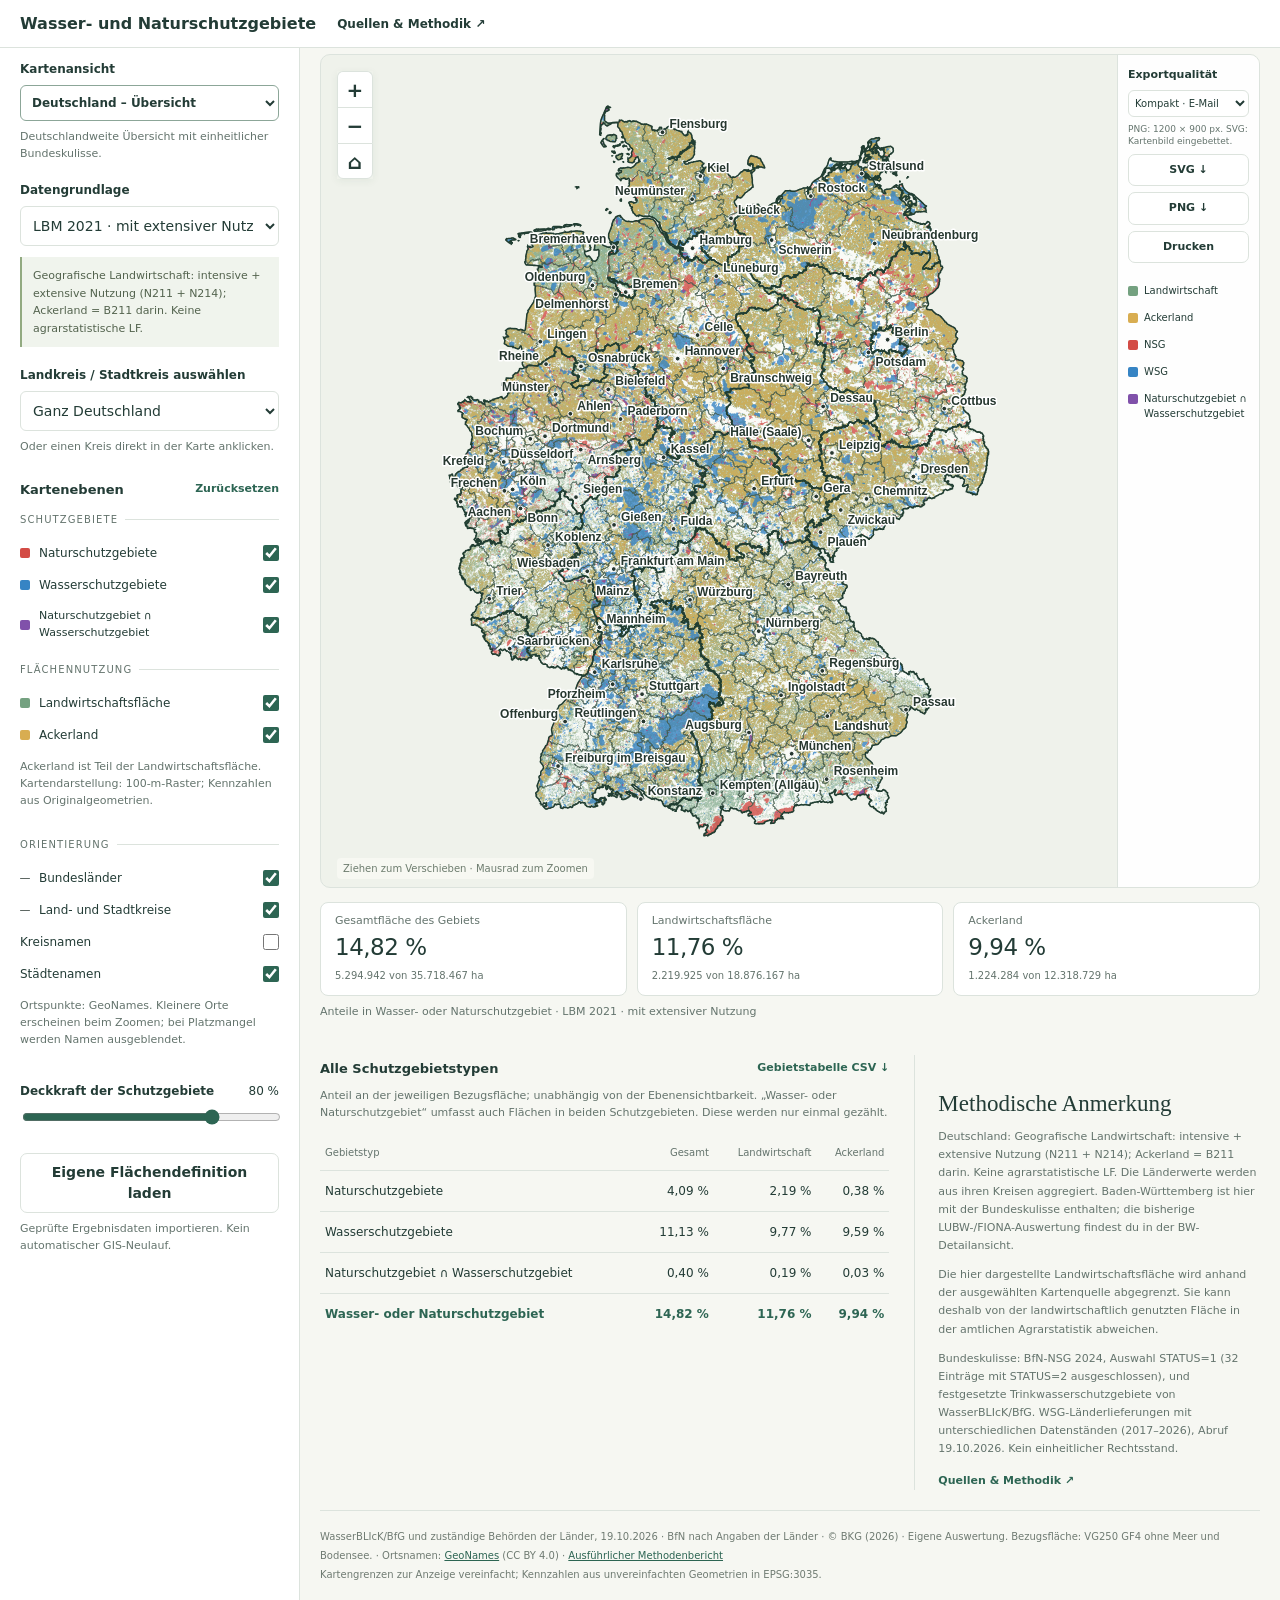
==== commit 5101173c: "Clarify protected-area union and agricultural area terminology" ====
--- a/index.html
+++ b/index.html
@@ -14,8 +14,8 @@
 <section class="workspace"><div class="workspace-top" hidden><div><h2 id="regionTitle">Baden-Württemberg</h2></div></div>
 <div class="map-wrap"><p id="loadStatus" class="note" role="status" hidden></p><svg id="map" role="img" aria-label="Interaktive Karte der Schutzgebiete und Flächennutzung in Baden-Württemberg" tabindex="0" xmlns="http://www.w3.org/2000/svg"></svg><div class="map-tools"><button id="zoomIn" aria-label="Vergrößern">+</button><button id="zoomOut" aria-label="Verkleinern">−</button><button id="resetView" aria-label="Ganzes Land anzeigen">⌂</button></div><div class="map-caption">Ziehen zum Verschieben · Mausrad zum Zoomen</div><div id="hoverLabel" class="hover-label" hidden></div><aside class="map-rail" aria-label="Kartenlegende und Export"><div class="exports"><label for="exportQuality">Exportqualität</label><select id="exportQuality"><option value="small" selected>Kompakt · E-Mail</option><option value="medium">Standard</option><option value="high">Hoch</option></select><small id="exportHint">PNG: 1200 × 900 px. SVG: Kartenbild eingebettet.</small><button id="svgExport">SVG ↓</button><button id="pngExport">PNG ↓</button><button id="printBtn" title="Druckansicht öffnen">Drucken</button></div><div class="map-legend"><span><i style="--swatch:#74a180"></i>Landwirtschaft</span><span><i style="--swatch:#d8ad51"></i>Ackerland</span><span><i style="--swatch:#d34b45"></i>NSG</span><span><i style="--swatch:#3684c4"></i>WSG</span><span><i style="--swatch:#8051aa"></i>Naturschutzgebiet ∩ Wasserschutzgebiet</span></div></aside></div>
 <div class="metrics" aria-live="polite"><article><span>Gesamtfläche des Gebiets</span><strong id="totalMetric">–</strong><small id="totalArea"></small></article><article><span id="agLabel">Landwirtschaftsfläche</span><strong id="agMetric">–</strong><small id="agArea"></small></article><article><span id="arableLabel">Ackerland</span><strong id="arableMetric">–</strong><small id="arableArea"></small></article></div><p class="metric-note" id="metricNote"></p>
-<div class="bottom-grid"><section class="results"><div class="section-title">Alle Schutzgebietstypen <button id="csvExport" class="text-btn">Gebietstabelle CSV ↓</button></div><p class="hint">Anteil an der jeweiligen Bezugsfläche; unabhängig von der Ebenensichtbarkeit.</p><table><thead><tr><th>Gebietstyp</th><th>Gesamt</th><th>Landwirtschaft</th><th>Ackerland</th></tr></thead><tbody id="resultsBody"></tbody></table></section><section class="context"><h3>Methodische Anmerkung</h3><p id="scopeNote"></p><p id="protectionNote">Schutzkulisse: Abruf 19.10.2026. Kein einheitlicher historischer Datenstand. Ein Gebietsstatus bedeutet keine überall gleichen Bewirtschaftungsauflagen.</p><button id="methodBtn" class="text-btn">Quellen & Methodik ↗</button></section></div>
+<div class="bottom-grid"><section class="results"><div class="section-title">Alle Schutzgebietstypen <button id="csvExport" class="text-btn">Gebietstabelle CSV ↓</button></div><p class="hint">Anteil an der jeweiligen Bezugsfläche; unabhängig von der Ebenensichtbarkeit. „Wasser- oder Naturschutzgebiet“ umfasst auch Flächen in beiden Schutzgebieten. Diese werden nur einmal gezählt.</p><table><thead><tr><th>Gebietstyp</th><th>Gesamt</th><th>Landwirtschaft</th><th>Ackerland</th></tr></thead><tbody id="resultsBody"></tbody></table></section><section class="context"><h3>Methodische Anmerkung</h3><p id="scopeNote"></p><p>Die hier dargestellte Landwirtschaftsfläche wird anhand der ausgewählten Kartenquelle abgegrenzt. Sie kann deshalb von der landwirtschaftlich genutzten Fläche in der amtlichen Agrarstatistik abweichen.</p><p id="protectionNote">Schutzkulisse: Abruf 19.10.2026. Kein einheitlicher historischer Datenstand. Ein Gebietsstatus bedeutet keine überall gleichen Bewirtschaftungsauflagen.</p><button id="methodBtn" class="text-btn">Quellen & Methodik ↗</button></section></div>
 <footer><span id="footerText"></span> · Ortsnamen: <a href="https://www.geonames.org/" target="_blank" rel="noopener noreferrer">GeoNames</a> (CC BY 4.0) · <a class="method-link" href="Methodik_bw.txt" target="_blank">Ausführlicher Methodenbericht</a><br>Kartengrenzen zur Anzeige vereinfacht; Kennzahlen aus unvereinfachten Geometrien in EPSG:3035.</footer></section></main>
 <dialog id="sourcesDialog"><div class="dialog-head"><div><h2>Quellen & Methodik</h2></div><button data-close aria-label="Schließen">✕</button></div><div id="sourcesContent"></div><p class="warning">Quellenlinks öffnen die amtlichen Angebote. Das Dashboard verwendet gespeicherte Datenstände und aktualisiert sie nicht automatisch.</p><a class="button-link method-link" href="Methodik_bw.txt" target="_blank">Vollständigen Methodenbericht öffnen</a></dialog>
 <dialog id="dataDialog"><div class="dialog-head"><div><h2>Eigene Flächendefinition</h2></div><button data-close aria-label="Schließen">✕</button></div><p>Du kannst eine vorberechnete Definition als JSON importieren, etwa eine andere Abgrenzung von Landwirtschaft. Die Datei muss dieselbe Schutzkulisse und dieselben Gebietsgrenzen verwenden. Prozentwerte werden aus Hektarangaben berechnet.</p><p>Der Import ersetzt keine Geodatenanalyse. Eigene Definitionsdaten zeigen zunächst <strong>keine Landwirtschaftsgeometrie</strong>; NSG, WSG und Kreisgrenzen bleiben sichtbar. Importierte Werte sind als ungeprüfte eigene Daten gekennzeichnet.</p><button id="templateBtn">Aktuelle Definition als JSON-Vorlage ↓</button><label class="upload" for="dataUpload">JSON-Datei auswählen<input id="dataUpload" type="file" accept=".json,application/json"></label><p id="importMessage" role="status"></p><button id="removeCustom" class="quiet" hidden>Eigene Definition entfernen</button><p class="hint">Der Import bleibt nur in dieser geöffneten Sitzung. Quellen und Beschreibung werden mit der Definition übernommen.</p></dialog>
-<div id="toast" role="status" hidden></div><script src="data.js"></script><script src="places-bw.js?v=20261019-de"></script><script src="place-labels.js?v=20261019-de"></script><script src="app.js?v=20261019-legend1"></script></body></html>
+<div id="toast" role="status" hidden></div><script src="data.js"></script><script src="places-bw.js?v=20261019-de"></script><script src="place-labels.js?v=20261019-de"></script><script src="app.js?v=20261019-klartext1"></script></body></html>
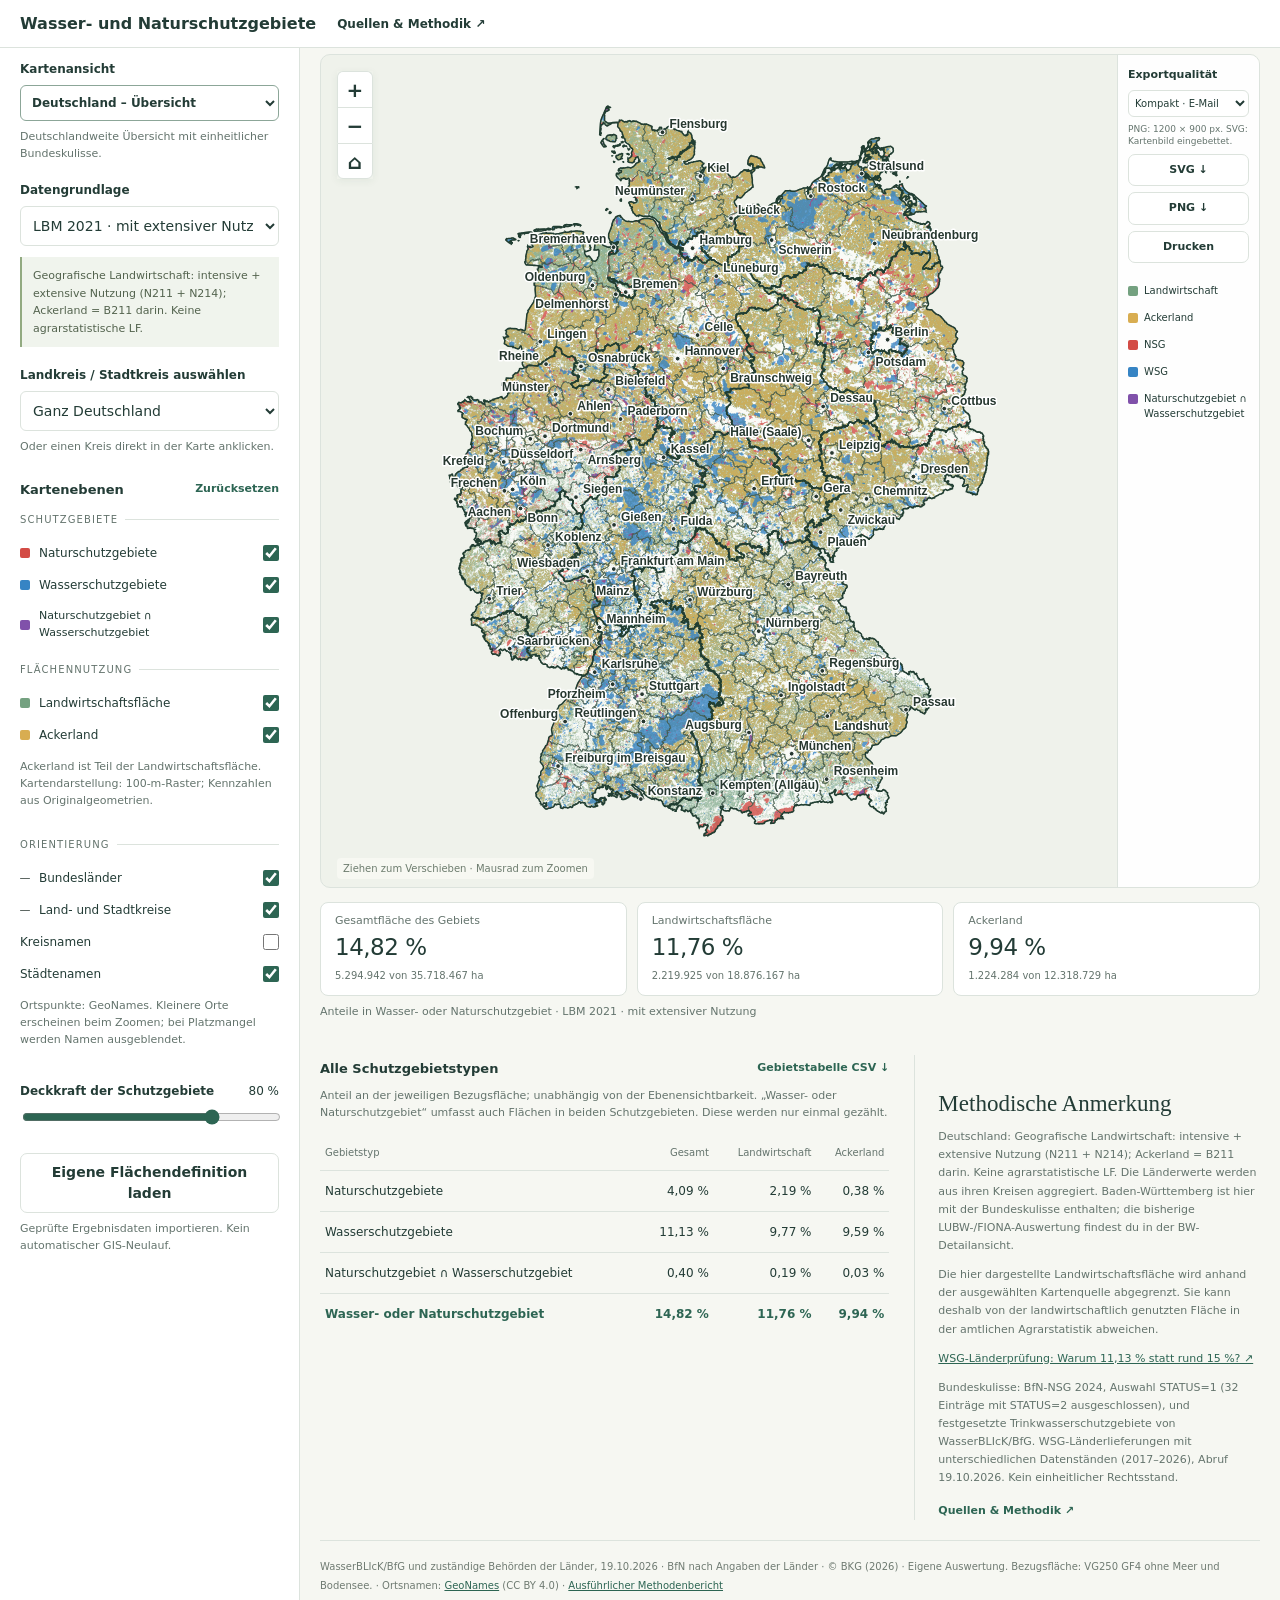
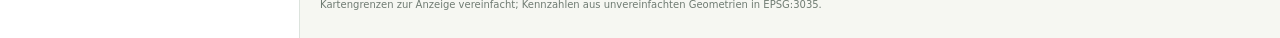
==== commit 12718798: "Add state-by-state WSG audit and clarify comparison with study" ====
--- a/index.html
+++ b/index.html
@@ -1,21 +1,21 @@
-<!doctype html>
-<html lang="de"><head><meta charset="utf-8"><meta name="viewport" content="width=device-width,initial-scale=1"><meta name="description" content="Amtliche Schutzgebiete und landwirtschaftliche Flächen in Deutschland und Baden-Württemberg interaktiv erkunden."><title>Wasser- und Naturschutzgebiete</title><link rel="stylesheet" href="style.css?v=20261019-legend1"></head>
-<body><header><a class="brand" href="#"><span><span class="site-title">Wasser- und Naturschutzgebiete</span><small>Deutschland & Baden-Württemberg</small></span></a><button id="sourcesBtn" class="quiet">Quellen & Methodik ↗</button></header>
-<main><aside class="controls"><div class="scope-switch"><label class="field" for="scope">Kartenansicht</label><select id="scope"><option value="DE">Deutschland – Übersicht</option><option value="BW">Baden-Württemberg – Detailansicht</option></select></div><p id="scopeHelp" class="hint">Deutschlandweite Übersicht mit einheitlicher Bundeskulisse.</p>
-<label class="field" for="definition">Datengrundlage</label><select id="definition"><option value="fiona">FIONA · Antragsflächen 2022</option><option value="lbm">LBM-DE · Landbedeckung 2021</option></select><p id="definitionNote" class="note"></p>
-<label class="field" for="region">Landkreis / Stadtkreis auswählen</label><select id="region"><option value="BW">Ganz Baden-Württemberg</option></select><p class="hint">Oder einen Kreis direkt in der Karte anklicken.</p>
-<div class="section-title">Kartenebenen <button id="defaults" class="text-btn">Zurücksetzen</button></div>
-<fieldset><legend>Schutzgebiete</legend><label class="layer"><span><i style="--swatch:#d34b45"></i>Naturschutzgebiete</span><input id="nsg" type="checkbox" checked></label><label class="layer"><span><i style="--swatch:#3684c4"></i>Wasserschutzgebiete</span><input id="wsg" type="checkbox" checked></label><label class="layer sub"><span><i style="--swatch:#8051aa"></i>Naturschutzgebiet ∩ Wasserschutzgebiet</span><input id="overlap" type="checkbox" checked></label></fieldset>
-<fieldset><legend>Flächennutzung</legend><label class="layer"><span><i style="--swatch:#74a180"></i>Landwirtschaftsfläche</span><input id="agriculture" type="checkbox" checked></label><label class="layer"><span><i style="--swatch:#d8ad51"></i>Ackerland</span><input id="arable" type="checkbox" checked></label><p id="rasterNote" class="hint"></p></fieldset>
-<fieldset><legend>Orientierung</legend><label id="stateLayer" class="layer"><span><i class="line"></i>Bundesländer</span><input id="stateLines" type="checkbox" checked></label><label class="layer"><span><i class="line"></i>Land- und Stadtkreise</span><input id="county" type="checkbox" checked></label><label class="layer"><span>Kreisnamen</span><input id="labels" type="checkbox"></label><label class="layer"><span>Städtenamen</span><input id="cities" type="checkbox" checked></label><p class="hint">Ortspunkte: GeoNames. Kleinere Orte erscheinen beim Zoomen; bei Platzmangel werden Namen ausgeblendet.</p></fieldset>
-<label class="field" for="opacity">Deckkraft der Schutzgebiete <output id="opacityValue">80 %</output></label><input id="opacity" type="range" min="20" max="100" value="80">
-<button id="dataBtn" class="outline full">Eigene Flächendefinition laden</button><p class="hint">Geprüfte Ergebnisdaten importieren. Kein automatischer GIS-Neulauf.</p>
-</aside>
-<section class="workspace"><div class="workspace-top" hidden><div><h2 id="regionTitle">Baden-Württemberg</h2></div></div>
-<div class="map-wrap"><p id="loadStatus" class="note" role="status" hidden></p><svg id="map" role="img" aria-label="Interaktive Karte der Schutzgebiete und Flächennutzung in Baden-Württemberg" tabindex="0" xmlns="http://www.w3.org/2000/svg"></svg><div class="map-tools"><button id="zoomIn" aria-label="Vergrößern">+</button><button id="zoomOut" aria-label="Verkleinern">−</button><button id="resetView" aria-label="Ganzes Land anzeigen">⌂</button></div><div class="map-caption">Ziehen zum Verschieben · Mausrad zum Zoomen</div><div id="hoverLabel" class="hover-label" hidden></div><aside class="map-rail" aria-label="Kartenlegende und Export"><div class="exports"><label for="exportQuality">Exportqualität</label><select id="exportQuality"><option value="small" selected>Kompakt · E-Mail</option><option value="medium">Standard</option><option value="high">Hoch</option></select><small id="exportHint">PNG: 1200 × 900 px. SVG: Kartenbild eingebettet.</small><button id="svgExport">SVG ↓</button><button id="pngExport">PNG ↓</button><button id="printBtn" title="Druckansicht öffnen">Drucken</button></div><div class="map-legend"><span><i style="--swatch:#74a180"></i>Landwirtschaft</span><span><i style="--swatch:#d8ad51"></i>Ackerland</span><span><i style="--swatch:#d34b45"></i>NSG</span><span><i style="--swatch:#3684c4"></i>WSG</span><span><i style="--swatch:#8051aa"></i>Naturschutzgebiet ∩ Wasserschutzgebiet</span></div></aside></div>
-<div class="metrics" aria-live="polite"><article><span>Gesamtfläche des Gebiets</span><strong id="totalMetric">–</strong><small id="totalArea"></small></article><article><span id="agLabel">Landwirtschaftsfläche</span><strong id="agMetric">–</strong><small id="agArea"></small></article><article><span id="arableLabel">Ackerland</span><strong id="arableMetric">–</strong><small id="arableArea"></small></article></div><p class="metric-note" id="metricNote"></p>
-<div class="bottom-grid"><section class="results"><div class="section-title">Alle Schutzgebietstypen <button id="csvExport" class="text-btn">Gebietstabelle CSV ↓</button></div><p class="hint">Anteil an der jeweiligen Bezugsfläche; unabhängig von der Ebenensichtbarkeit. „Wasser- oder Naturschutzgebiet“ umfasst auch Flächen in beiden Schutzgebieten. Diese werden nur einmal gezählt.</p><table><thead><tr><th>Gebietstyp</th><th>Gesamt</th><th>Landwirtschaft</th><th>Ackerland</th></tr></thead><tbody id="resultsBody"></tbody></table></section><section class="context"><h3>Methodische Anmerkung</h3><p id="scopeNote"></p><p>Die hier dargestellte Landwirtschaftsfläche wird anhand der ausgewählten Kartenquelle abgegrenzt. Sie kann deshalb von der landwirtschaftlich genutzten Fläche in der amtlichen Agrarstatistik abweichen.</p><p id="protectionNote">Schutzkulisse: Abruf 19.10.2026. Kein einheitlicher historischer Datenstand. Ein Gebietsstatus bedeutet keine überall gleichen Bewirtschaftungsauflagen.</p><button id="methodBtn" class="text-btn">Quellen & Methodik ↗</button></section></div>
-<footer><span id="footerText"></span> · Ortsnamen: <a href="https://www.geonames.org/" target="_blank" rel="noopener noreferrer">GeoNames</a> (CC BY 4.0) · <a class="method-link" href="Methodik_bw.txt" target="_blank">Ausführlicher Methodenbericht</a><br>Kartengrenzen zur Anzeige vereinfacht; Kennzahlen aus unvereinfachten Geometrien in EPSG:3035.</footer></section></main>
-<dialog id="sourcesDialog"><div class="dialog-head"><div><h2>Quellen & Methodik</h2></div><button data-close aria-label="Schließen">✕</button></div><div id="sourcesContent"></div><p class="warning">Quellenlinks öffnen die amtlichen Angebote. Das Dashboard verwendet gespeicherte Datenstände und aktualisiert sie nicht automatisch.</p><a class="button-link method-link" href="Methodik_bw.txt" target="_blank">Vollständigen Methodenbericht öffnen</a></dialog>
-<dialog id="dataDialog"><div class="dialog-head"><div><h2>Eigene Flächendefinition</h2></div><button data-close aria-label="Schließen">✕</button></div><p>Du kannst eine vorberechnete Definition als JSON importieren, etwa eine andere Abgrenzung von Landwirtschaft. Die Datei muss dieselbe Schutzkulisse und dieselben Gebietsgrenzen verwenden. Prozentwerte werden aus Hektarangaben berechnet.</p><p>Der Import ersetzt keine Geodatenanalyse. Eigene Definitionsdaten zeigen zunächst <strong>keine Landwirtschaftsgeometrie</strong>; NSG, WSG und Kreisgrenzen bleiben sichtbar. Importierte Werte sind als ungeprüfte eigene Daten gekennzeichnet.</p><button id="templateBtn">Aktuelle Definition als JSON-Vorlage ↓</button><label class="upload" for="dataUpload">JSON-Datei auswählen<input id="dataUpload" type="file" accept=".json,application/json"></label><p id="importMessage" role="status"></p><button id="removeCustom" class="quiet" hidden>Eigene Definition entfernen</button><p class="hint">Der Import bleibt nur in dieser geöffneten Sitzung. Quellen und Beschreibung werden mit der Definition übernommen.</p></dialog>
-<div id="toast" role="status" hidden></div><script src="data.js"></script><script src="places-bw.js?v=20261019-de"></script><script src="place-labels.js?v=20261019-de"></script><script src="app.js?v=20261019-klartext1"></script></body></html>
+<!doctype html>
+<html lang="de"><head><meta charset="utf-8"><meta name="viewport" content="width=device-width,initial-scale=1"><meta name="description" content="Amtliche Schutzgebiete und landwirtschaftliche Flächen in Deutschland und Baden-Württemberg interaktiv erkunden."><title>Wasser- und Naturschutzgebiete</title><link rel="stylesheet" href="style.css?v=20261019-legend1"></head>
+<body><header><a class="brand" href="#"><span><span class="site-title">Wasser- und Naturschutzgebiete</span><small>Deutschland & Baden-Württemberg</small></span></a><button id="sourcesBtn" class="quiet">Quellen & Methodik ↗</button></header>
+<main><aside class="controls"><div class="scope-switch"><label class="field" for="scope">Kartenansicht</label><select id="scope"><option value="DE">Deutschland – Übersicht</option><option value="BW">Baden-Württemberg – Detailansicht</option></select></div><p id="scopeHelp" class="hint">Deutschlandweite Übersicht mit einheitlicher Bundeskulisse.</p>
+<label class="field" for="definition">Datengrundlage</label><select id="definition"><option value="fiona">FIONA · Antragsflächen 2022</option><option value="lbm">LBM-DE · Landbedeckung 2021</option></select><p id="definitionNote" class="note"></p>
+<label class="field" for="region">Landkreis / Stadtkreis auswählen</label><select id="region"><option value="BW">Ganz Baden-Württemberg</option></select><p class="hint">Oder einen Kreis direkt in der Karte anklicken.</p>
+<div class="section-title">Kartenebenen <button id="defaults" class="text-btn">Zurücksetzen</button></div>
+<fieldset><legend>Schutzgebiete</legend><label class="layer"><span><i style="--swatch:#d34b45"></i>Naturschutzgebiete</span><input id="nsg" type="checkbox" checked></label><label class="layer"><span><i style="--swatch:#3684c4"></i>Wasserschutzgebiete</span><input id="wsg" type="checkbox" checked></label><label class="layer sub"><span><i style="--swatch:#8051aa"></i>Naturschutzgebiet ∩ Wasserschutzgebiet</span><input id="overlap" type="checkbox" checked></label></fieldset>
+<fieldset><legend>Flächennutzung</legend><label class="layer"><span><i style="--swatch:#74a180"></i>Landwirtschaftsfläche</span><input id="agriculture" type="checkbox" checked></label><label class="layer"><span><i style="--swatch:#d8ad51"></i>Ackerland</span><input id="arable" type="checkbox" checked></label><p id="rasterNote" class="hint"></p></fieldset>
+<fieldset><legend>Orientierung</legend><label id="stateLayer" class="layer"><span><i class="line"></i>Bundesländer</span><input id="stateLines" type="checkbox" checked></label><label class="layer"><span><i class="line"></i>Land- und Stadtkreise</span><input id="county" type="checkbox" checked></label><label class="layer"><span>Kreisnamen</span><input id="labels" type="checkbox"></label><label class="layer"><span>Städtenamen</span><input id="cities" type="checkbox" checked></label><p class="hint">Ortspunkte: GeoNames. Kleinere Orte erscheinen beim Zoomen; bei Platzmangel werden Namen ausgeblendet.</p></fieldset>
+<label class="field" for="opacity">Deckkraft der Schutzgebiete <output id="opacityValue">80 %</output></label><input id="opacity" type="range" min="20" max="100" value="80">
+<button id="dataBtn" class="outline full">Eigene Flächendefinition laden</button><p class="hint">Geprüfte Ergebnisdaten importieren. Kein automatischer GIS-Neulauf.</p>
+</aside>
+<section class="workspace"><div class="workspace-top" hidden><div><h2 id="regionTitle">Baden-Württemberg</h2></div></div>
+<div class="map-wrap"><p id="loadStatus" class="note" role="status" hidden></p><svg id="map" role="img" aria-label="Interaktive Karte der Schutzgebiete und Flächennutzung in Baden-Württemberg" tabindex="0" xmlns="http://www.w3.org/2000/svg"></svg><div class="map-tools"><button id="zoomIn" aria-label="Vergrößern">+</button><button id="zoomOut" aria-label="Verkleinern">−</button><button id="resetView" aria-label="Ganzes Land anzeigen">⌂</button></div><div class="map-caption">Ziehen zum Verschieben · Mausrad zum Zoomen</div><div id="hoverLabel" class="hover-label" hidden></div><aside class="map-rail" aria-label="Kartenlegende und Export"><div class="exports"><label for="exportQuality">Exportqualität</label><select id="exportQuality"><option value="small" selected>Kompakt · E-Mail</option><option value="medium">Standard</option><option value="high">Hoch</option></select><small id="exportHint">PNG: 1200 × 900 px. SVG: Kartenbild eingebettet.</small><button id="svgExport">SVG ↓</button><button id="pngExport">PNG ↓</button><button id="printBtn" title="Druckansicht öffnen">Drucken</button></div><div class="map-legend"><span><i style="--swatch:#74a180"></i>Landwirtschaft</span><span><i style="--swatch:#d8ad51"></i>Ackerland</span><span><i style="--swatch:#d34b45"></i>NSG</span><span><i style="--swatch:#3684c4"></i>WSG</span><span><i style="--swatch:#8051aa"></i>Naturschutzgebiet ∩ Wasserschutzgebiet</span></div></aside></div>
+<div class="metrics" aria-live="polite"><article><span>Gesamtfläche des Gebiets</span><strong id="totalMetric">–</strong><small id="totalArea"></small></article><article><span id="agLabel">Landwirtschaftsfläche</span><strong id="agMetric">–</strong><small id="agArea"></small></article><article><span id="arableLabel">Ackerland</span><strong id="arableMetric">–</strong><small id="arableArea"></small></article></div><p class="metric-note" id="metricNote"></p>
+<div class="bottom-grid"><section class="results"><div class="section-title">Alle Schutzgebietstypen <button id="csvExport" class="text-btn">Gebietstabelle CSV ↓</button></div><p class="hint">Anteil an der jeweiligen Bezugsfläche; unabhängig von der Ebenensichtbarkeit. „Wasser- oder Naturschutzgebiet“ umfasst auch Flächen in beiden Schutzgebieten. Diese werden nur einmal gezählt.</p><table><thead><tr><th>Gebietstyp</th><th>Gesamt</th><th>Landwirtschaft</th><th>Ackerland</th></tr></thead><tbody id="resultsBody"></tbody></table></section><section class="context"><h3>Methodische Anmerkung</h3><p id="scopeNote"></p><p>Die hier dargestellte Landwirtschaftsfläche wird anhand der ausgewählten Kartenquelle abgegrenzt. Sie kann deshalb von der landwirtschaftlich genutzten Fläche in der amtlichen Agrarstatistik abweichen.</p><p><a href="Wasserschutz-Pruefung.html" target="_blank" rel="noopener">WSG-Länderprüfung: Warum 11,13 % statt rund 15 %? ↗</a></p><p id="protectionNote">Schutzkulisse: Abruf 19.10.2026. Kein einheitlicher historischer Datenstand. Ein Gebietsstatus bedeutet keine überall gleichen Bewirtschaftungsauflagen.</p><button id="methodBtn" class="text-btn">Quellen & Methodik ↗</button></section></div>
+<footer><span id="footerText"></span> · Ortsnamen: <a href="https://www.geonames.org/" target="_blank" rel="noopener noreferrer">GeoNames</a> (CC BY 4.0) · <a class="method-link" href="Methodik_bw.txt" target="_blank">Ausführlicher Methodenbericht</a><br>Kartengrenzen zur Anzeige vereinfacht; Kennzahlen aus unvereinfachten Geometrien in EPSG:3035.</footer></section></main>
+<dialog id="sourcesDialog"><div class="dialog-head"><div><h2>Quellen & Methodik</h2></div><button data-close aria-label="Schließen">✕</button></div><div id="sourcesContent"></div><p><a href="Wasserschutz-Pruefung.html" target="_blank" rel="noopener">Wasserschutzgebiete: Länderabgleich, Studie und offene Abweichungen ↗</a></p><p class="warning">Quellenlinks öffnen die amtlichen Angebote. Das Dashboard verwendet gespeicherte Datenstände und aktualisiert sie nicht automatisch.</p><a class="button-link method-link" href="Methodik_bw.txt" target="_blank">Vollständigen Methodenbericht öffnen</a></dialog>
+<dialog id="dataDialog"><div class="dialog-head"><div><h2>Eigene Flächendefinition</h2></div><button data-close aria-label="Schließen">✕</button></div><p>Du kannst eine vorberechnete Definition als JSON importieren, etwa eine andere Abgrenzung von Landwirtschaft. Die Datei muss dieselbe Schutzkulisse und dieselben Gebietsgrenzen verwenden. Prozentwerte werden aus Hektarangaben berechnet.</p><p>Der Import ersetzt keine Geodatenanalyse. Eigene Definitionsdaten zeigen zunächst <strong>keine Landwirtschaftsgeometrie</strong>; NSG, WSG und Kreisgrenzen bleiben sichtbar. Importierte Werte sind als ungeprüfte eigene Daten gekennzeichnet.</p><button id="templateBtn">Aktuelle Definition als JSON-Vorlage ↓</button><label class="upload" for="dataUpload">JSON-Datei auswählen<input id="dataUpload" type="file" accept=".json,application/json"></label><p id="importMessage" role="status"></p><button id="removeCustom" class="quiet" hidden>Eigene Definition entfernen</button><p class="hint">Der Import bleibt nur in dieser geöffneten Sitzung. Quellen und Beschreibung werden mit der Definition übernommen.</p></dialog>
+<div id="toast" role="status" hidden></div><script src="data.js"></script><script src="places-bw.js?v=20261019-de"></script><script src="place-labels.js?v=20261019-de"></script><script src="app.js?v=20261019-klartext1"></script></body></html>
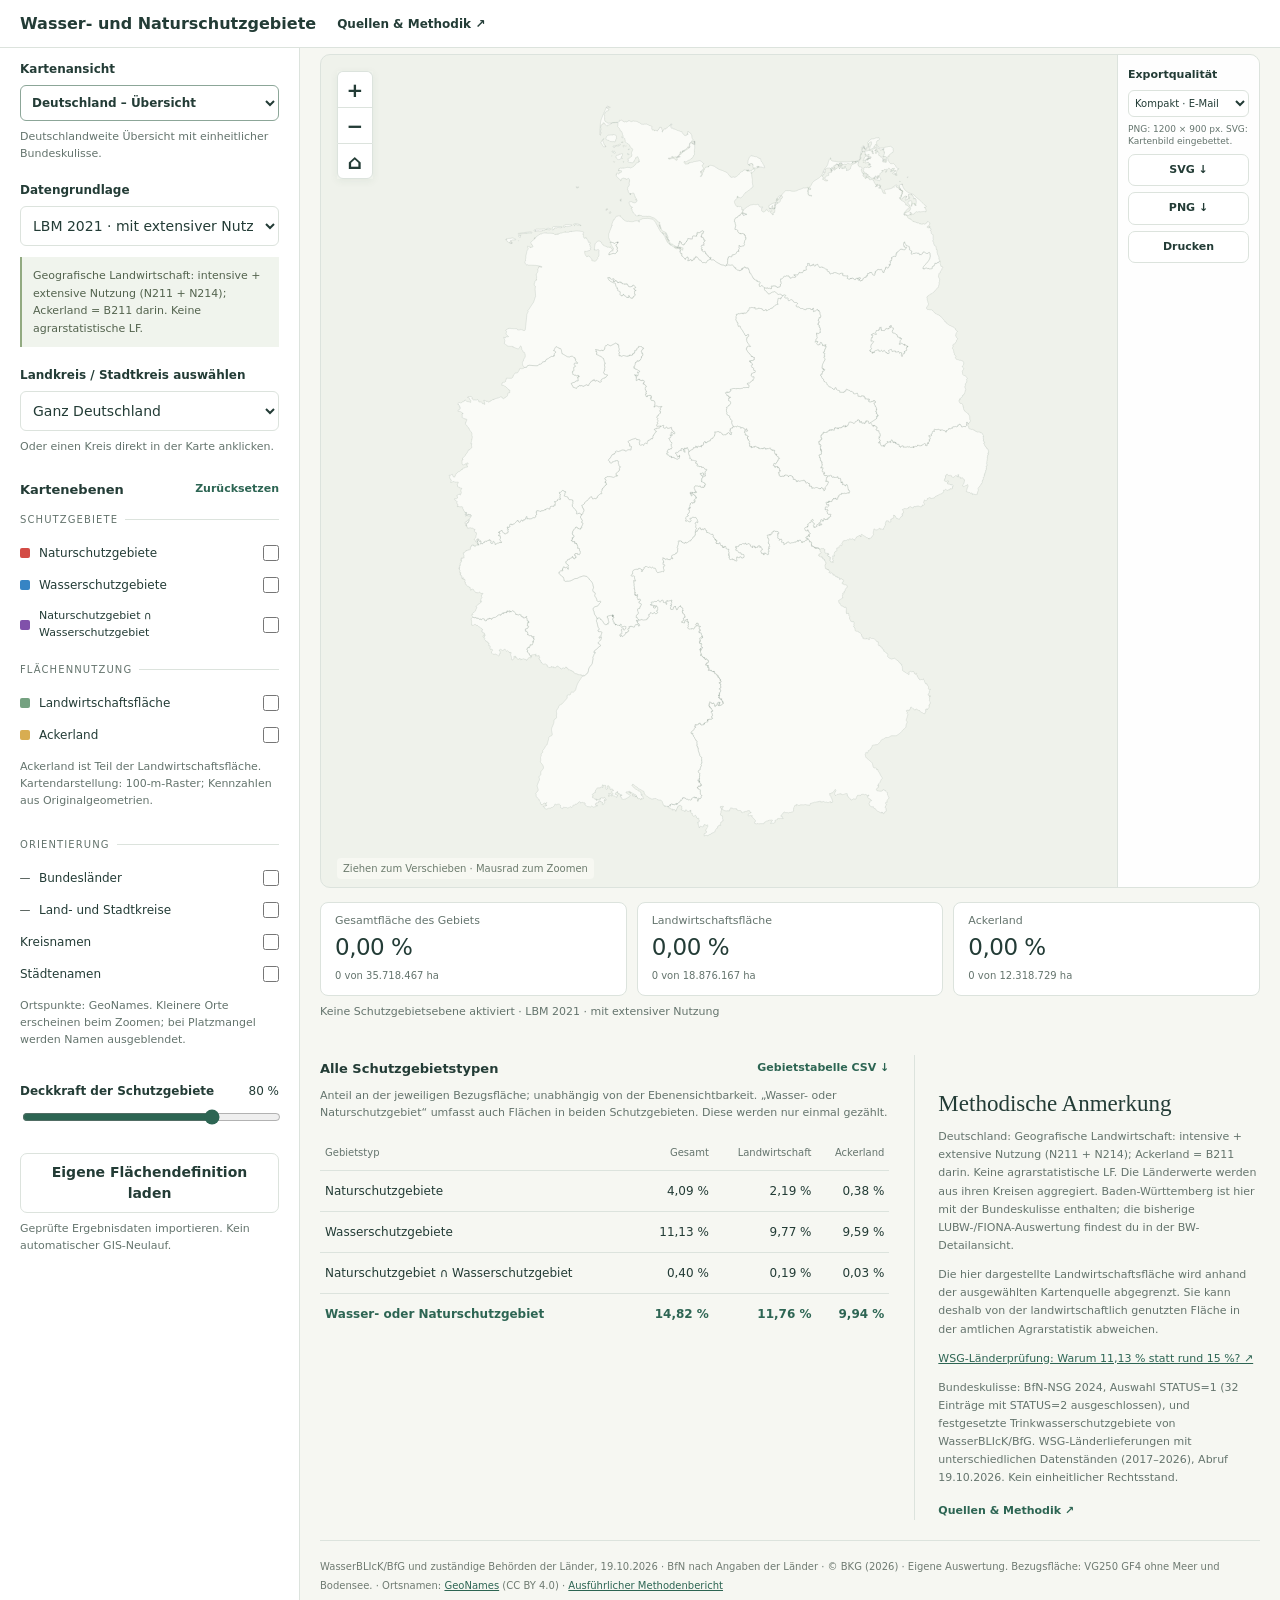
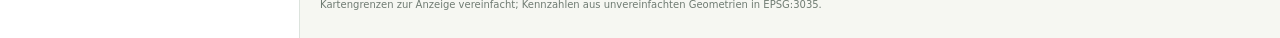
==== commit 27fd50fa: "Start both map views with all optional layers disabled" ====
--- a/index.html
+++ b/index.html
@@ -5,9 +5,9 @@
 <label class="field" for="definition">Datengrundlage</label><select id="definition"><option value="fiona">FIONA · Antragsflächen 2022</option><option value="lbm">LBM-DE · Landbedeckung 2021</option></select><p id="definitionNote" class="note"></p>
 <label class="field" for="region">Landkreis / Stadtkreis auswählen</label><select id="region"><option value="BW">Ganz Baden-Württemberg</option></select><p class="hint">Oder einen Kreis direkt in der Karte anklicken.</p>
 <div class="section-title">Kartenebenen <button id="defaults" class="text-btn">Zurücksetzen</button></div>
-<fieldset><legend>Schutzgebiete</legend><label class="layer"><span><i style="--swatch:#d34b45"></i>Naturschutzgebiete</span><input id="nsg" type="checkbox" checked></label><label class="layer"><span><i style="--swatch:#3684c4"></i>Wasserschutzgebiete</span><input id="wsg" type="checkbox" checked></label><label class="layer sub"><span><i style="--swatch:#8051aa"></i>Naturschutzgebiet ∩ Wasserschutzgebiet</span><input id="overlap" type="checkbox" checked></label></fieldset>
-<fieldset><legend>Flächennutzung</legend><label class="layer"><span><i style="--swatch:#74a180"></i>Landwirtschaftsfläche</span><input id="agriculture" type="checkbox" checked></label><label class="layer"><span><i style="--swatch:#d8ad51"></i>Ackerland</span><input id="arable" type="checkbox" checked></label><p id="rasterNote" class="hint"></p></fieldset>
-<fieldset><legend>Orientierung</legend><label id="stateLayer" class="layer"><span><i class="line"></i>Bundesländer</span><input id="stateLines" type="checkbox" checked></label><label class="layer"><span><i class="line"></i>Land- und Stadtkreise</span><input id="county" type="checkbox" checked></label><label class="layer"><span>Kreisnamen</span><input id="labels" type="checkbox"></label><label class="layer"><span>Städtenamen</span><input id="cities" type="checkbox" checked></label><p class="hint">Ortspunkte: GeoNames. Kleinere Orte erscheinen beim Zoomen; bei Platzmangel werden Namen ausgeblendet.</p></fieldset>
+<fieldset><legend>Schutzgebiete</legend><label class="layer"><span><i style="--swatch:#d34b45"></i>Naturschutzgebiete</span><input id="nsg" type="checkbox"></label><label class="layer"><span><i style="--swatch:#3684c4"></i>Wasserschutzgebiete</span><input id="wsg" type="checkbox"></label><label class="layer sub"><span><i style="--swatch:#8051aa"></i>Naturschutzgebiet ∩ Wasserschutzgebiet</span><input id="overlap" type="checkbox"></label></fieldset>
+<fieldset><legend>Flächennutzung</legend><label class="layer"><span><i style="--swatch:#74a180"></i>Landwirtschaftsfläche</span><input id="agriculture" type="checkbox"></label><label class="layer"><span><i style="--swatch:#d8ad51"></i>Ackerland</span><input id="arable" type="checkbox"></label><p id="rasterNote" class="hint"></p></fieldset>
+<fieldset><legend>Orientierung</legend><label id="stateLayer" class="layer"><span><i class="line"></i>Bundesländer</span><input id="stateLines" type="checkbox"></label><label class="layer"><span><i class="line"></i>Land- und Stadtkreise</span><input id="county" type="checkbox"></label><label class="layer"><span>Kreisnamen</span><input id="labels" type="checkbox"></label><label class="layer"><span>Städtenamen</span><input id="cities" type="checkbox"></label><p class="hint">Ortspunkte: GeoNames. Kleinere Orte erscheinen beim Zoomen; bei Platzmangel werden Namen ausgeblendet.</p></fieldset>
 <label class="field" for="opacity">Deckkraft der Schutzgebiete <output id="opacityValue">80 %</output></label><input id="opacity" type="range" min="20" max="100" value="80">
 <button id="dataBtn" class="outline full">Eigene Flächendefinition laden</button><p class="hint">Geprüfte Ergebnisdaten importieren. Kein automatischer GIS-Neulauf.</p>
 </aside>
@@ -18,4 +18,4 @@
 <footer><span id="footerText"></span> · Ortsnamen: <a href="https://www.geonames.org/" target="_blank" rel="noopener noreferrer">GeoNames</a> (CC BY 4.0) · <a class="method-link" href="Methodik_bw.txt" target="_blank">Ausführlicher Methodenbericht</a><br>Kartengrenzen zur Anzeige vereinfacht; Kennzahlen aus unvereinfachten Geometrien in EPSG:3035.</footer></section></main>
 <dialog id="sourcesDialog"><div class="dialog-head"><div><h2>Quellen & Methodik</h2></div><button data-close aria-label="Schließen">✕</button></div><div id="sourcesContent"></div><p><a href="Wasserschutz-Pruefung.html" target="_blank" rel="noopener">Wasserschutzgebiete: Länderabgleich, Studie und offene Abweichungen ↗</a></p><p class="warning">Quellenlinks öffnen die amtlichen Angebote. Das Dashboard verwendet gespeicherte Datenstände und aktualisiert sie nicht automatisch.</p><a class="button-link method-link" href="Methodik_bw.txt" target="_blank">Vollständigen Methodenbericht öffnen</a></dialog>
 <dialog id="dataDialog"><div class="dialog-head"><div><h2>Eigene Flächendefinition</h2></div><button data-close aria-label="Schließen">✕</button></div><p>Du kannst eine vorberechnete Definition als JSON importieren, etwa eine andere Abgrenzung von Landwirtschaft. Die Datei muss dieselbe Schutzkulisse und dieselben Gebietsgrenzen verwenden. Prozentwerte werden aus Hektarangaben berechnet.</p><p>Der Import ersetzt keine Geodatenanalyse. Eigene Definitionsdaten zeigen zunächst <strong>keine Landwirtschaftsgeometrie</strong>; NSG, WSG und Kreisgrenzen bleiben sichtbar. Importierte Werte sind als ungeprüfte eigene Daten gekennzeichnet.</p><button id="templateBtn">Aktuelle Definition als JSON-Vorlage ↓</button><label class="upload" for="dataUpload">JSON-Datei auswählen<input id="dataUpload" type="file" accept=".json,application/json"></label><p id="importMessage" role="status"></p><button id="removeCustom" class="quiet" hidden>Eigene Definition entfernen</button><p class="hint">Der Import bleibt nur in dieser geöffneten Sitzung. Quellen und Beschreibung werden mit der Definition übernommen.</p></dialog>
-<div id="toast" role="status" hidden></div><script src="data.js"></script><script src="places-bw.js?v=20261019-de"></script><script src="place-labels.js?v=20261019-de"></script><script src="app.js?v=20261019-klartext1"></script></body></html>
+<div id="toast" role="status" hidden></div><script src="data.js"></script><script src="places-bw.js?v=20261019-de"></script><script src="place-labels.js?v=20261019-de"></script><script src="app.js?v=20261019-layers-off"></script></body></html>
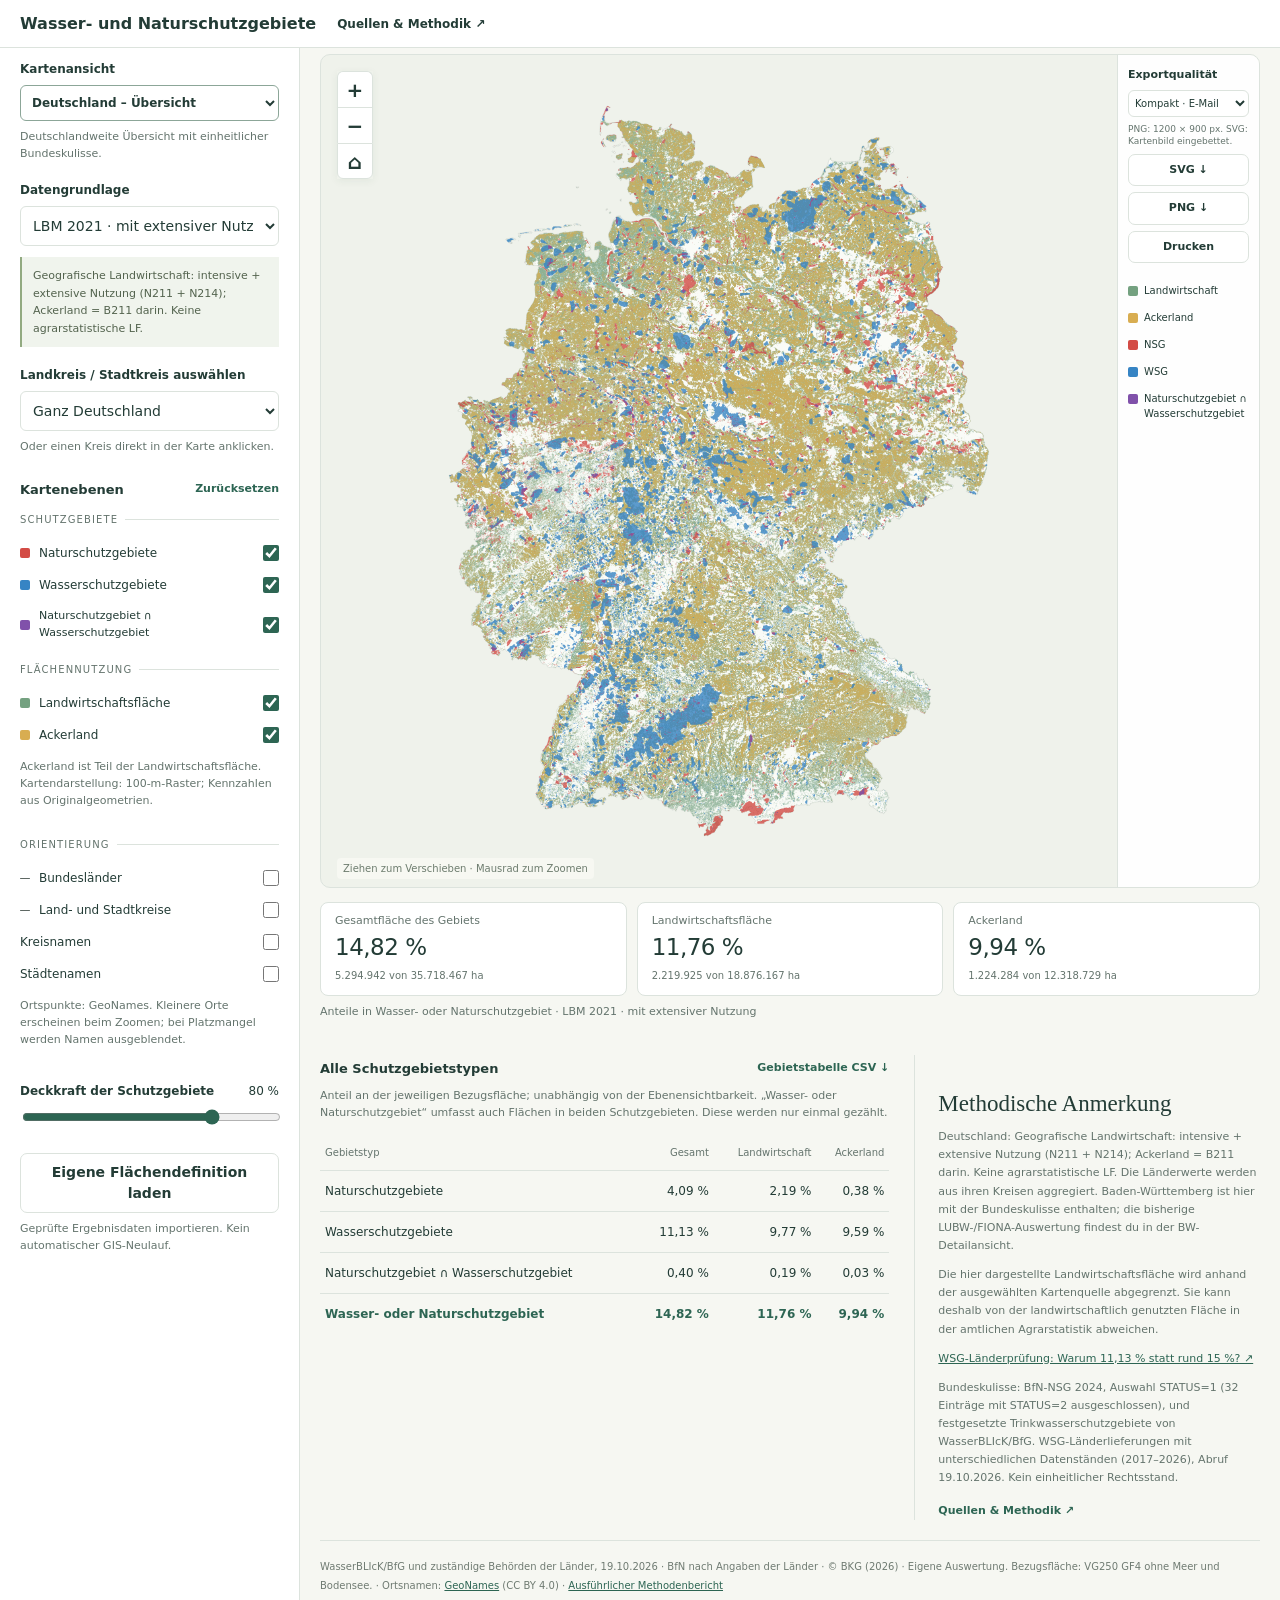
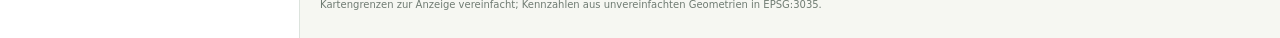
==== commit 3187aeb3: "Enable area layers by default; keep boundaries and labels disabled" ====
--- a/index.html
+++ b/index.html
@@ -5,8 +5,8 @@
 <label class="field" for="definition">Datengrundlage</label><select id="definition"><option value="fiona">FIONA · Antragsflächen 2022</option><option value="lbm">LBM-DE · Landbedeckung 2021</option></select><p id="definitionNote" class="note"></p>
 <label class="field" for="region">Landkreis / Stadtkreis auswählen</label><select id="region"><option value="BW">Ganz Baden-Württemberg</option></select><p class="hint">Oder einen Kreis direkt in der Karte anklicken.</p>
 <div class="section-title">Kartenebenen <button id="defaults" class="text-btn">Zurücksetzen</button></div>
-<fieldset><legend>Schutzgebiete</legend><label class="layer"><span><i style="--swatch:#d34b45"></i>Naturschutzgebiete</span><input id="nsg" type="checkbox"></label><label class="layer"><span><i style="--swatch:#3684c4"></i>Wasserschutzgebiete</span><input id="wsg" type="checkbox"></label><label class="layer sub"><span><i style="--swatch:#8051aa"></i>Naturschutzgebiet ∩ Wasserschutzgebiet</span><input id="overlap" type="checkbox"></label></fieldset>
-<fieldset><legend>Flächennutzung</legend><label class="layer"><span><i style="--swatch:#74a180"></i>Landwirtschaftsfläche</span><input id="agriculture" type="checkbox"></label><label class="layer"><span><i style="--swatch:#d8ad51"></i>Ackerland</span><input id="arable" type="checkbox"></label><p id="rasterNote" class="hint"></p></fieldset>
+<fieldset><legend>Schutzgebiete</legend><label class="layer"><span><i style="--swatch:#d34b45"></i>Naturschutzgebiete</span><input id="nsg" type="checkbox" checked></label><label class="layer"><span><i style="--swatch:#3684c4"></i>Wasserschutzgebiete</span><input id="wsg" type="checkbox" checked></label><label class="layer sub"><span><i style="--swatch:#8051aa"></i>Naturschutzgebiet ∩ Wasserschutzgebiet</span><input id="overlap" type="checkbox" checked></label></fieldset>
+<fieldset><legend>Flächennutzung</legend><label class="layer"><span><i style="--swatch:#74a180"></i>Landwirtschaftsfläche</span><input id="agriculture" type="checkbox" checked></label><label class="layer"><span><i style="--swatch:#d8ad51"></i>Ackerland</span><input id="arable" type="checkbox" checked></label><p id="rasterNote" class="hint"></p></fieldset>
 <fieldset><legend>Orientierung</legend><label id="stateLayer" class="layer"><span><i class="line"></i>Bundesländer</span><input id="stateLines" type="checkbox"></label><label class="layer"><span><i class="line"></i>Land- und Stadtkreise</span><input id="county" type="checkbox"></label><label class="layer"><span>Kreisnamen</span><input id="labels" type="checkbox"></label><label class="layer"><span>Städtenamen</span><input id="cities" type="checkbox"></label><p class="hint">Ortspunkte: GeoNames. Kleinere Orte erscheinen beim Zoomen; bei Platzmangel werden Namen ausgeblendet.</p></fieldset>
 <label class="field" for="opacity">Deckkraft der Schutzgebiete <output id="opacityValue">80 %</output></label><input id="opacity" type="range" min="20" max="100" value="80">
 <button id="dataBtn" class="outline full">Eigene Flächendefinition laden</button><p class="hint">Geprüfte Ergebnisdaten importieren. Kein automatischer GIS-Neulauf.</p>
@@ -18,4 +18,4 @@
 <footer><span id="footerText"></span> · Ortsnamen: <a href="https://www.geonames.org/" target="_blank" rel="noopener noreferrer">GeoNames</a> (CC BY 4.0) · <a class="method-link" href="Methodik_bw.txt" target="_blank">Ausführlicher Methodenbericht</a><br>Kartengrenzen zur Anzeige vereinfacht; Kennzahlen aus unvereinfachten Geometrien in EPSG:3035.</footer></section></main>
 <dialog id="sourcesDialog"><div class="dialog-head"><div><h2>Quellen & Methodik</h2></div><button data-close aria-label="Schließen">✕</button></div><div id="sourcesContent"></div><p><a href="Wasserschutz-Pruefung.html" target="_blank" rel="noopener">Wasserschutzgebiete: Länderabgleich, Studie und offene Abweichungen ↗</a></p><p class="warning">Quellenlinks öffnen die amtlichen Angebote. Das Dashboard verwendet gespeicherte Datenstände und aktualisiert sie nicht automatisch.</p><a class="button-link method-link" href="Methodik_bw.txt" target="_blank">Vollständigen Methodenbericht öffnen</a></dialog>
 <dialog id="dataDialog"><div class="dialog-head"><div><h2>Eigene Flächendefinition</h2></div><button data-close aria-label="Schließen">✕</button></div><p>Du kannst eine vorberechnete Definition als JSON importieren, etwa eine andere Abgrenzung von Landwirtschaft. Die Datei muss dieselbe Schutzkulisse und dieselben Gebietsgrenzen verwenden. Prozentwerte werden aus Hektarangaben berechnet.</p><p>Der Import ersetzt keine Geodatenanalyse. Eigene Definitionsdaten zeigen zunächst <strong>keine Landwirtschaftsgeometrie</strong>; NSG, WSG und Kreisgrenzen bleiben sichtbar. Importierte Werte sind als ungeprüfte eigene Daten gekennzeichnet.</p><button id="templateBtn">Aktuelle Definition als JSON-Vorlage ↓</button><label class="upload" for="dataUpload">JSON-Datei auswählen<input id="dataUpload" type="file" accept=".json,application/json"></label><p id="importMessage" role="status"></p><button id="removeCustom" class="quiet" hidden>Eigene Definition entfernen</button><p class="hint">Der Import bleibt nur in dieser geöffneten Sitzung. Quellen und Beschreibung werden mit der Definition übernommen.</p></dialog>
-<div id="toast" role="status" hidden></div><script src="data.js"></script><script src="places-bw.js?v=20261019-de"></script><script src="place-labels.js?v=20261019-de"></script><script src="app.js?v=20261019-layers-off"></script></body></html>
+<div id="toast" role="status" hidden></div><script src="data.js"></script><script src="places-bw.js?v=20261019-de"></script><script src="place-labels.js?v=20261019-de"></script><script src="app.js?v=20261019-area-defaults"></script></body></html>
